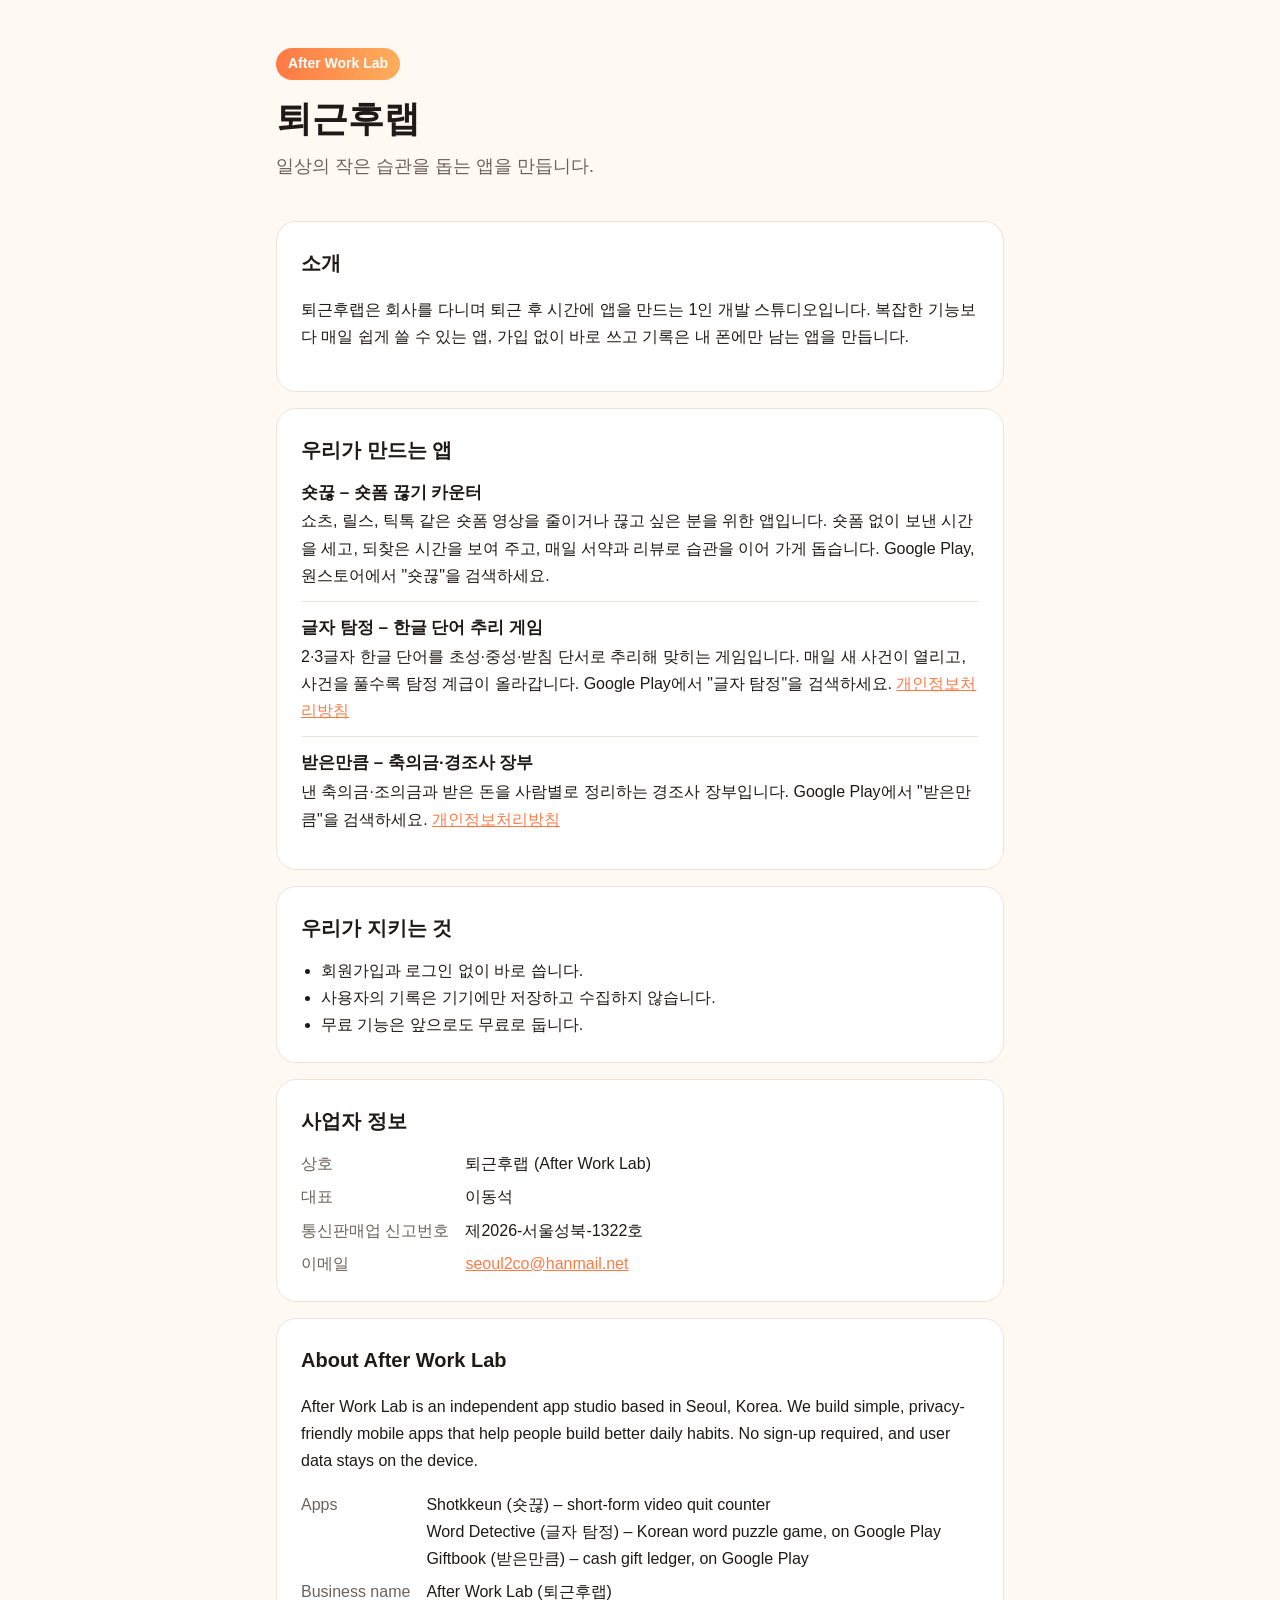
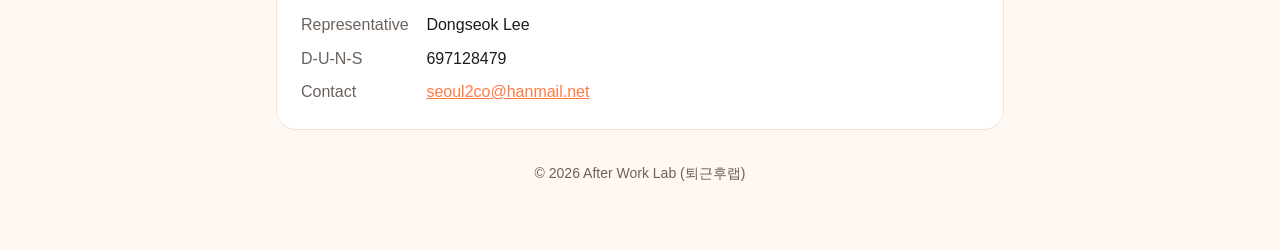
==== index.html @ b69c29c2 "Add files via upload" ====
<!doctype html>
<html lang="ko">
<head>
<meta charset="utf-8">
<meta name="viewport" content="width=device-width, initial-scale=1">
<title>퇴근후랩 After Work Lab</title>
<meta name="description" content="퇴근후랩(After Work Lab)은 일상의 작은 습관을 돕는 앱을 만드는 1인 개발 스튜디오입니다.">
<style>
  :root {
    --bg: #fff8f3;
    --card: #ffffff;
    --text: #1f1a17;
    --muted: #6b625c;
    --accent: #ff7a45;
    --accent2: #ffae5c;
    --line: #f0e4da;
  }
  @media (prefers-color-scheme: dark) {
    :root {
      --bg: #17130f;
      --card: #221c17;
      --text: #f5ede6;
      --muted: #b3a79d;
      --line: #3a3029;
    }
  }
  * { box-sizing: border-box; }
  body {
    margin: 0;
    background: var(--bg);
    color: var(--text);
    font-family: -apple-system, "Apple SD Gothic Neo", "Malgun Gothic", "Noto Sans KR", sans-serif;
    line-height: 1.7;
  }
  main { max-width: 760px; margin: 0 auto; padding: 48px 16px 64px; }
  .hero { margin-bottom: 40px; }
  .badge {
    display: inline-block;
    padding: 4px 12px;
    border-radius: 999px;
    background: linear-gradient(90deg, var(--accent), var(--accent2));
    color: #fff;
    font-size: 14px;
    font-weight: 700;
  }
  h1 { font-size: 36px; line-height: 1.3; margin: 16px 0 8px; }
  h2 { font-size: 20px; margin: 0 0 12px; }
  .lead { font-size: 18px; color: var(--muted); margin: 0; }
  section {
    background: var(--card);
    border: 1px solid var(--line);
    border-radius: 20px;
    padding: 24px;
    margin-bottom: 16px;
  }
  .app { padding: 12px 0; border-top: 1px solid var(--line); }
  .app:first-of-type { border-top: 0; padding-top: 0; }
  .app strong { font-size: 17px; }
  .soon { color: var(--muted); font-size: 14px; }
  ul { margin: 0; padding-left: 20px; }
  dl { display: grid; grid-template-columns: max-content 1fr; gap: 6px 16px; margin: 0; }
  dt { color: var(--muted); }
  dd { margin: 0; }
  a { color: var(--accent); }
  footer { color: var(--muted); font-size: 14px; text-align: center; margin-top: 32px; }
  @media (max-width: 480px) {
    h1 { font-size: 28px; }
    dl { grid-template-columns: 1fr; gap: 0; }
    dd { margin-bottom: 10px; }
  }
</style>
</head>
<body>
<main>
  <div class="hero">
    <span class="badge">After Work Lab</span>
    <h1>퇴근후랩</h1>
    <p class="lead">일상의 작은 습관을 돕는 앱을 만듭니다.</p>
  </div>

  <section>
    <h2>소개</h2>
    <p>퇴근후랩은 회사를 다니며 퇴근 후 시간에 앱을 만드는 1인 개발 스튜디오입니다.
    복잡한 기능보다 매일 쉽게 쓸 수 있는 앱, 가입 없이 바로 쓰고 기록은 내 폰에만 남는 앱을 만듭니다.</p>
  </section>

  <section>
    <h2>우리가 만드는 앱</h2>
    <div class="app">
      <strong>숏끊 – 숏폼 끊기 카운터</strong><br>
      쇼츠, 릴스, 틱톡 같은 숏폼 영상을 줄이거나 끊고 싶은 분을 위한 앱입니다.
      숏폼 없이 보낸 시간을 세고, 되찾은 시간을 보여 주고, 매일 서약과 리뷰로 습관을 이어 가게 돕습니다.
      Google Play, 원스토어에서 "숏끊"을 검색하세요.
    </div>
    <div class="app">
      <strong>글자 탐정 – 한글 단어 추리 게임</strong><br>
      2·3글자 한글 단어를 초성·중성·받침 단서로 추리해 맞히는 게임입니다. 매일 새 사건이 열리고, 사건을 풀수록 탐정 계급이 올라갑니다.
      Google Play에서 "글자 탐정"을 검색하세요. <a href="geuljatamjeong-privacy.html">개인정보처리방침</a>
    </div>
    <div class="app">
      <strong>받은만큼 – 축의금·경조사 장부</strong><br>
      낸 축의금·조의금과 받은 돈을 사람별로 정리하는 경조사 장부입니다. Google Play에서 "받은만큼"을 검색하세요. <a href="badeunmankeum-privacy.html">개인정보처리방침</a>
    </div>
  </section>

  <section>
    <h2>우리가 지키는 것</h2>
    <ul>
      <li>회원가입과 로그인 없이 바로 씁니다.</li>
      <li>사용자의 기록은 기기에만 저장하고 수집하지 않습니다.</li>
      <li>무료 기능은 앞으로도 무료로 둡니다.</li>
    </ul>
  </section>

  <section>
    <h2>사업자 정보</h2>
    <dl>
      <dt>상호</dt><dd>퇴근후랩 (After Work Lab)</dd>
      <dt>대표</dt><dd>이동석</dd>
      <dt>통신판매업 신고번호</dt><dd>제2026-서울성북-1322호</dd>
      <dt>이메일</dt><dd><a href="mailto:seoul2co@hanmail.net">seoul2co@hanmail.net</a></dd>
    </dl>
  </section>

  <section lang="en">
    <h2>About After Work Lab</h2>
    <p>After Work Lab is an independent app studio based in Seoul, Korea.
    We build simple, privacy-friendly mobile apps that help people build better daily habits.
    No sign-up required, and user data stays on the device.</p>
    <dl>
      <dt>Apps</dt><dd>Shotkkeun (숏끊) – short-form video quit counter<br>Word Detective (글자 탐정) – Korean word puzzle game, on Google Play<br>Giftbook (받은만큼) – cash gift ledger, on Google Play</dd>
      <dt>Business name</dt><dd>After Work Lab (퇴근후랩)</dd>
      <dt>Representative</dt><dd>Dongseok Lee</dd>
      <dt>D-U-N-S</dt><dd>697128479</dd>
      <dt>Contact</dt><dd><a href="mailto:seoul2co@hanmail.net">seoul2co@hanmail.net</a></dd>
    </dl>
  </section>

  <footer>© 2026 After Work Lab (퇴근후랩)</footer>
</main>
</body>
</html>
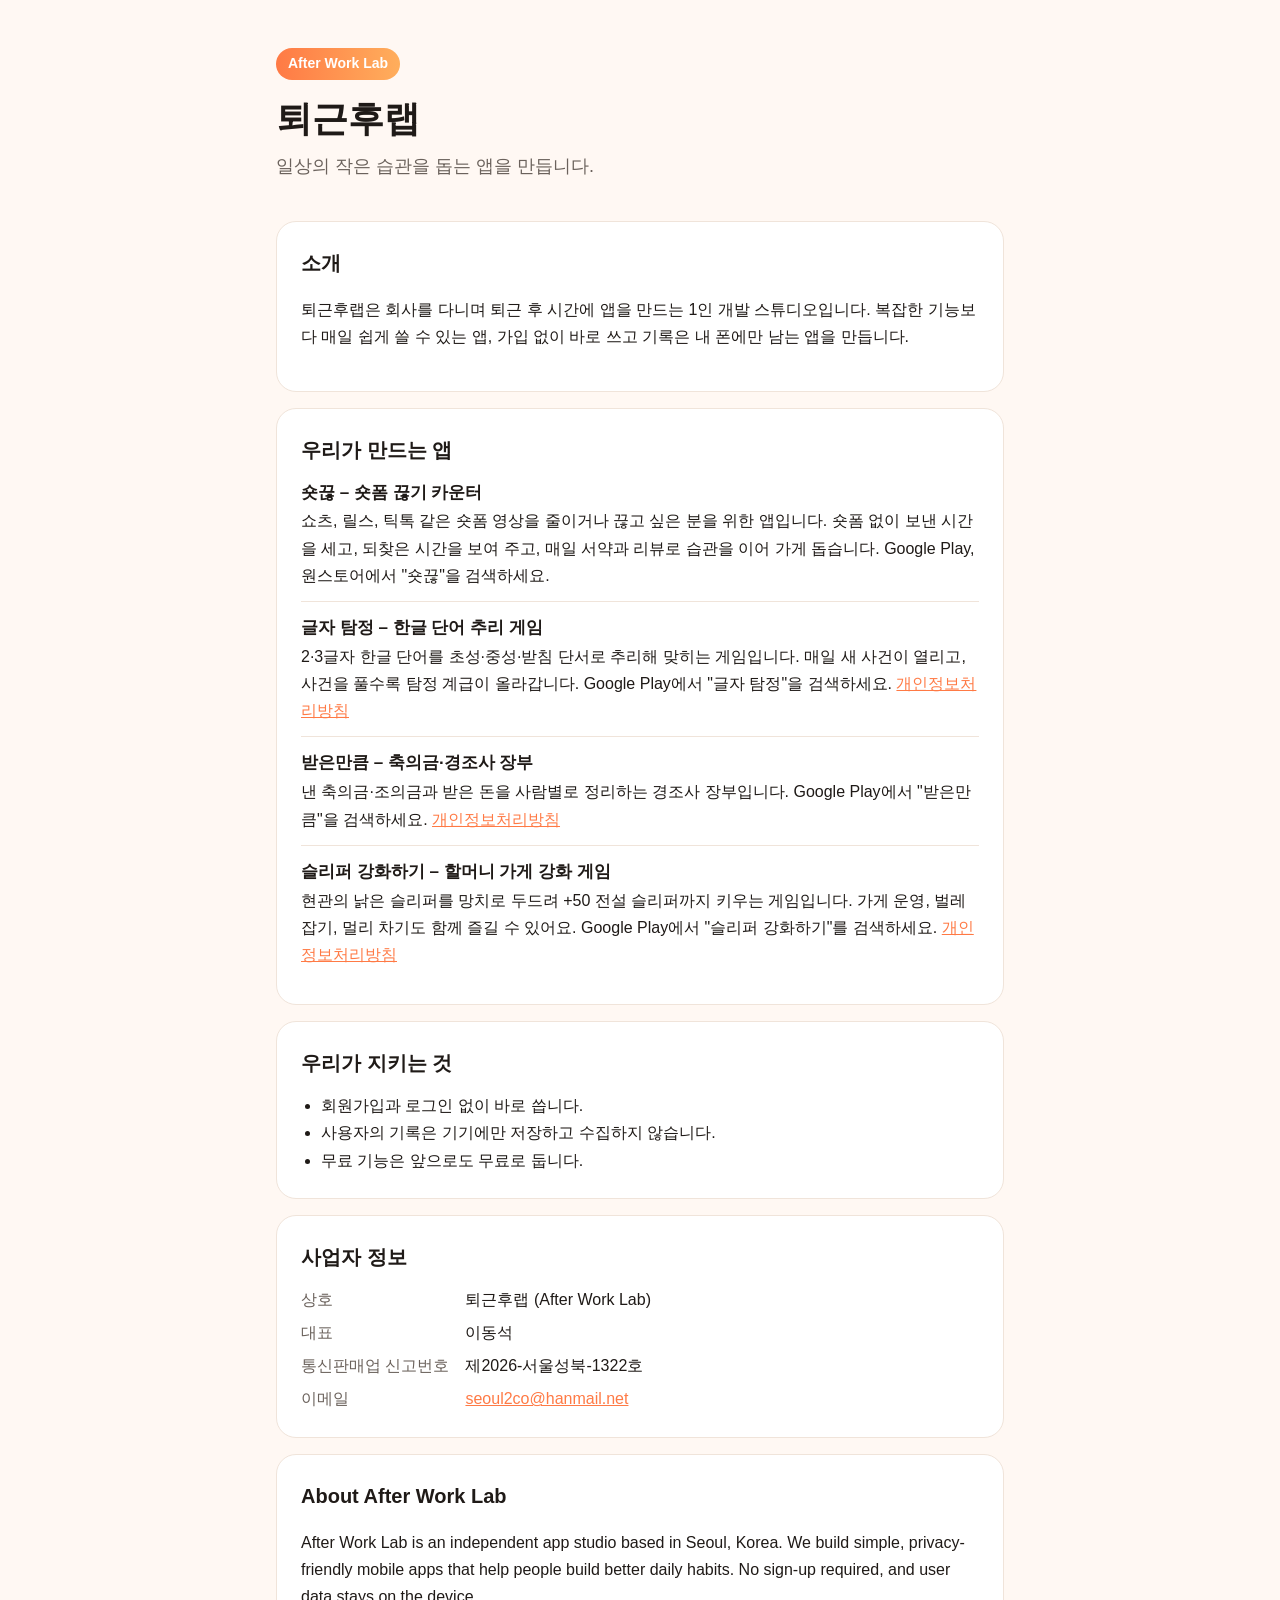
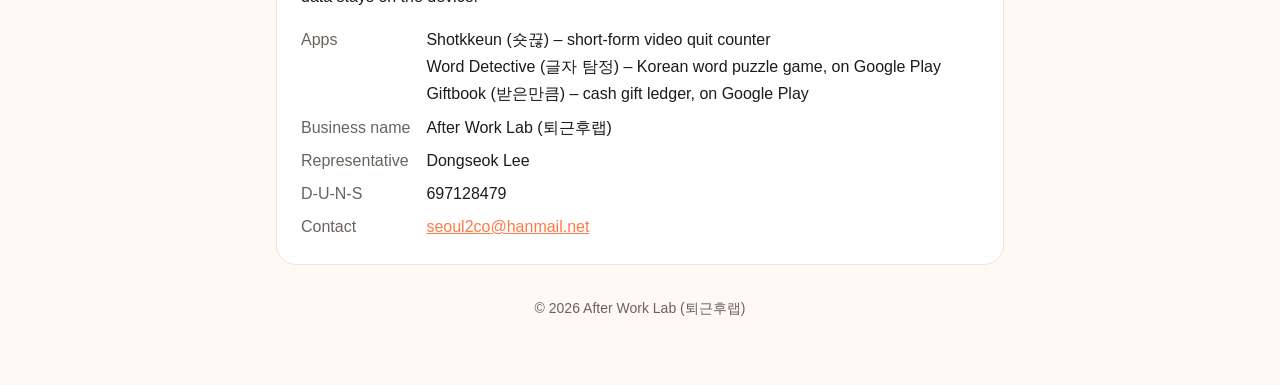
==== commit 62760460: "Add files via upload" ====
--- a/index.html
+++ b/index.html
@@ -101,6 +101,10 @@
       <strong>받은만큼 – 축의금·경조사 장부</strong><br>
       낸 축의금·조의금과 받은 돈을 사람별로 정리하는 경조사 장부입니다. Google Play에서 "받은만큼"을 검색하세요. <a href="badeunmankeum-privacy.html">개인정보처리방침</a>
     </div>
+    <div class="app">
+      <strong>슬리퍼 강화하기 – 할머니 가게 강화 게임</strong><br>
+      현관의 낡은 슬리퍼를 망치로 두드려 +50 전설 슬리퍼까지 키우는 게임입니다. 가게 운영, 벌레 잡기, 멀리 차기도 함께 즐길 수 있어요. Google Play에서 "슬리퍼 강화하기"를 검색하세요. <a href="slipper-privacy.html">개인정보처리방침</a>
+    </div>
   </section>
 
   <section>
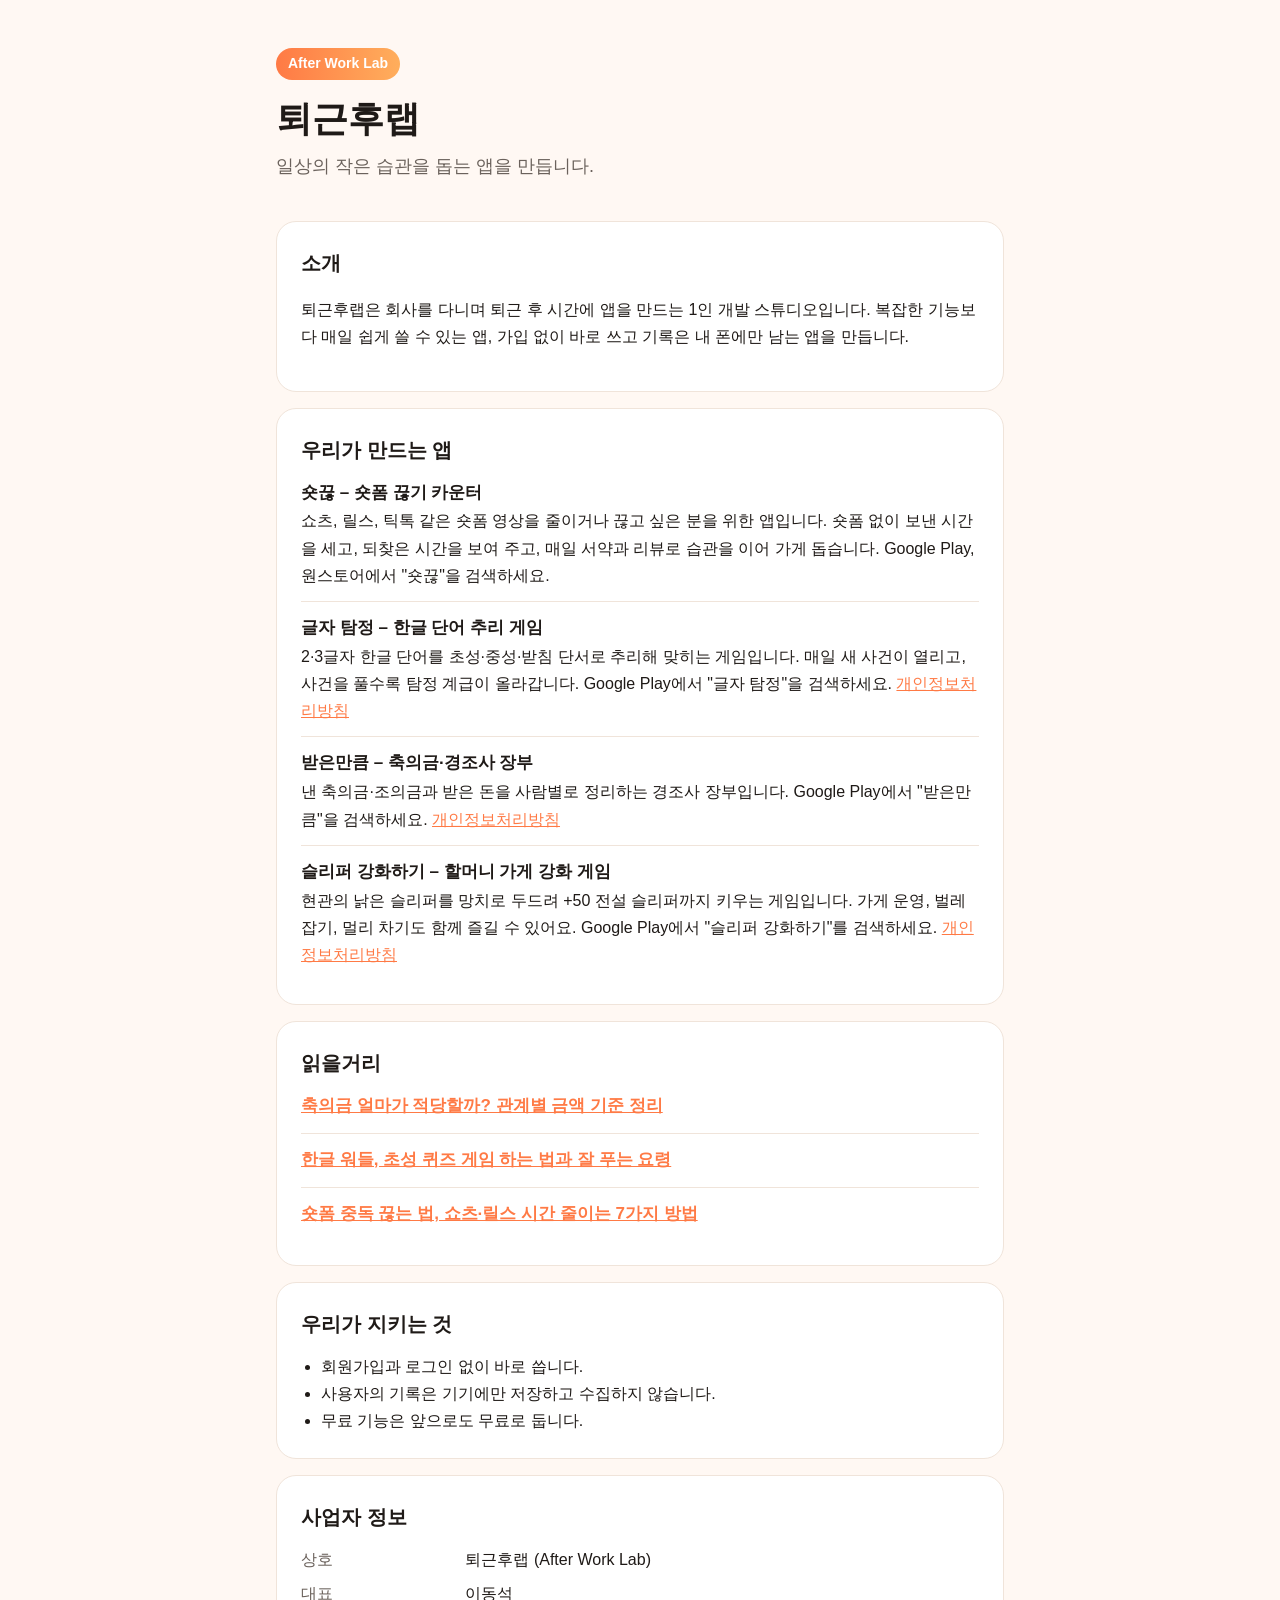
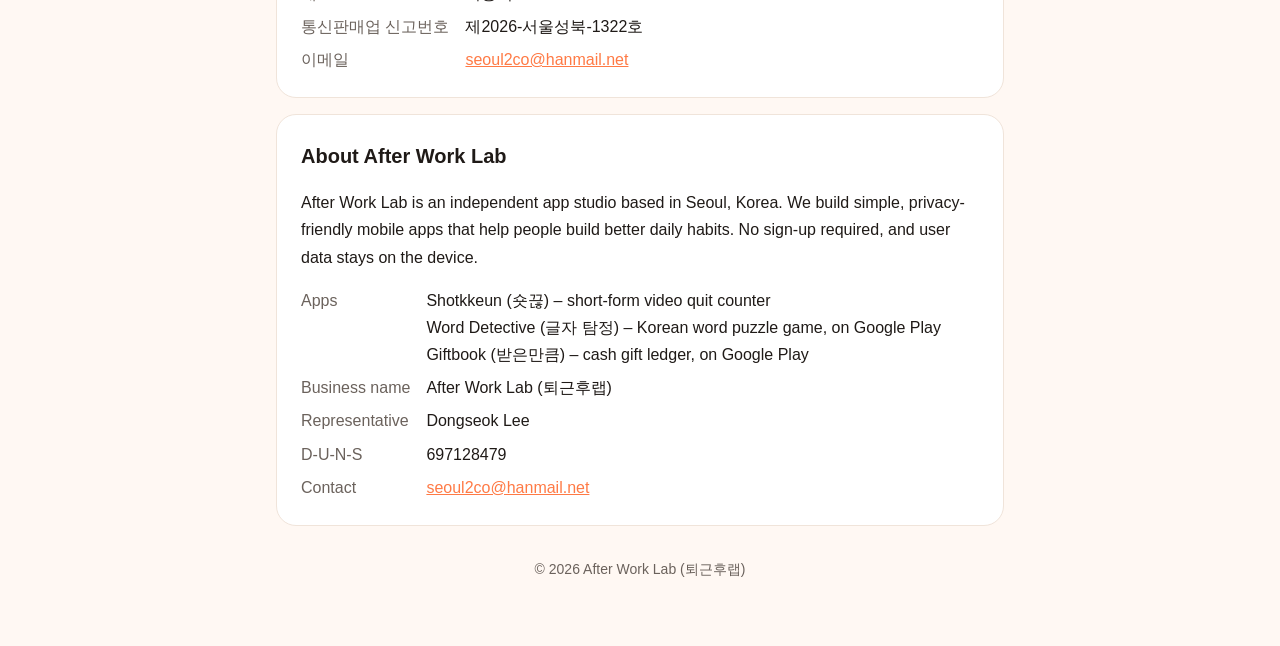
==== commit bb4c0682: "Add files via upload" ====
--- a/index.html
+++ b/index.html
@@ -108,6 +108,13 @@
   </section>
 
   <section>
+    <h2>읽을거리</h2>
+    <div class="app"><a href="posts/chukuigeum-guide.html"><strong>축의금 얼마가 적당할까? 관계별 금액 기준 정리</strong></a></div>
+    <div class="app"><a href="posts/korean-word-game.html"><strong>한글 워들, 초성 퀴즈 게임 하는 법과 잘 푸는 요령</strong></a></div>
+    <div class="app"><a href="posts/quit-shortform.html"><strong>숏폼 중독 끊는 법, 쇼츠·릴스 시간 줄이는 7가지 방법</strong></a></div>
+  </section>
+
+  <section>
     <h2>우리가 지키는 것</h2>
     <ul>
       <li>회원가입과 로그인 없이 바로 씁니다.</li>
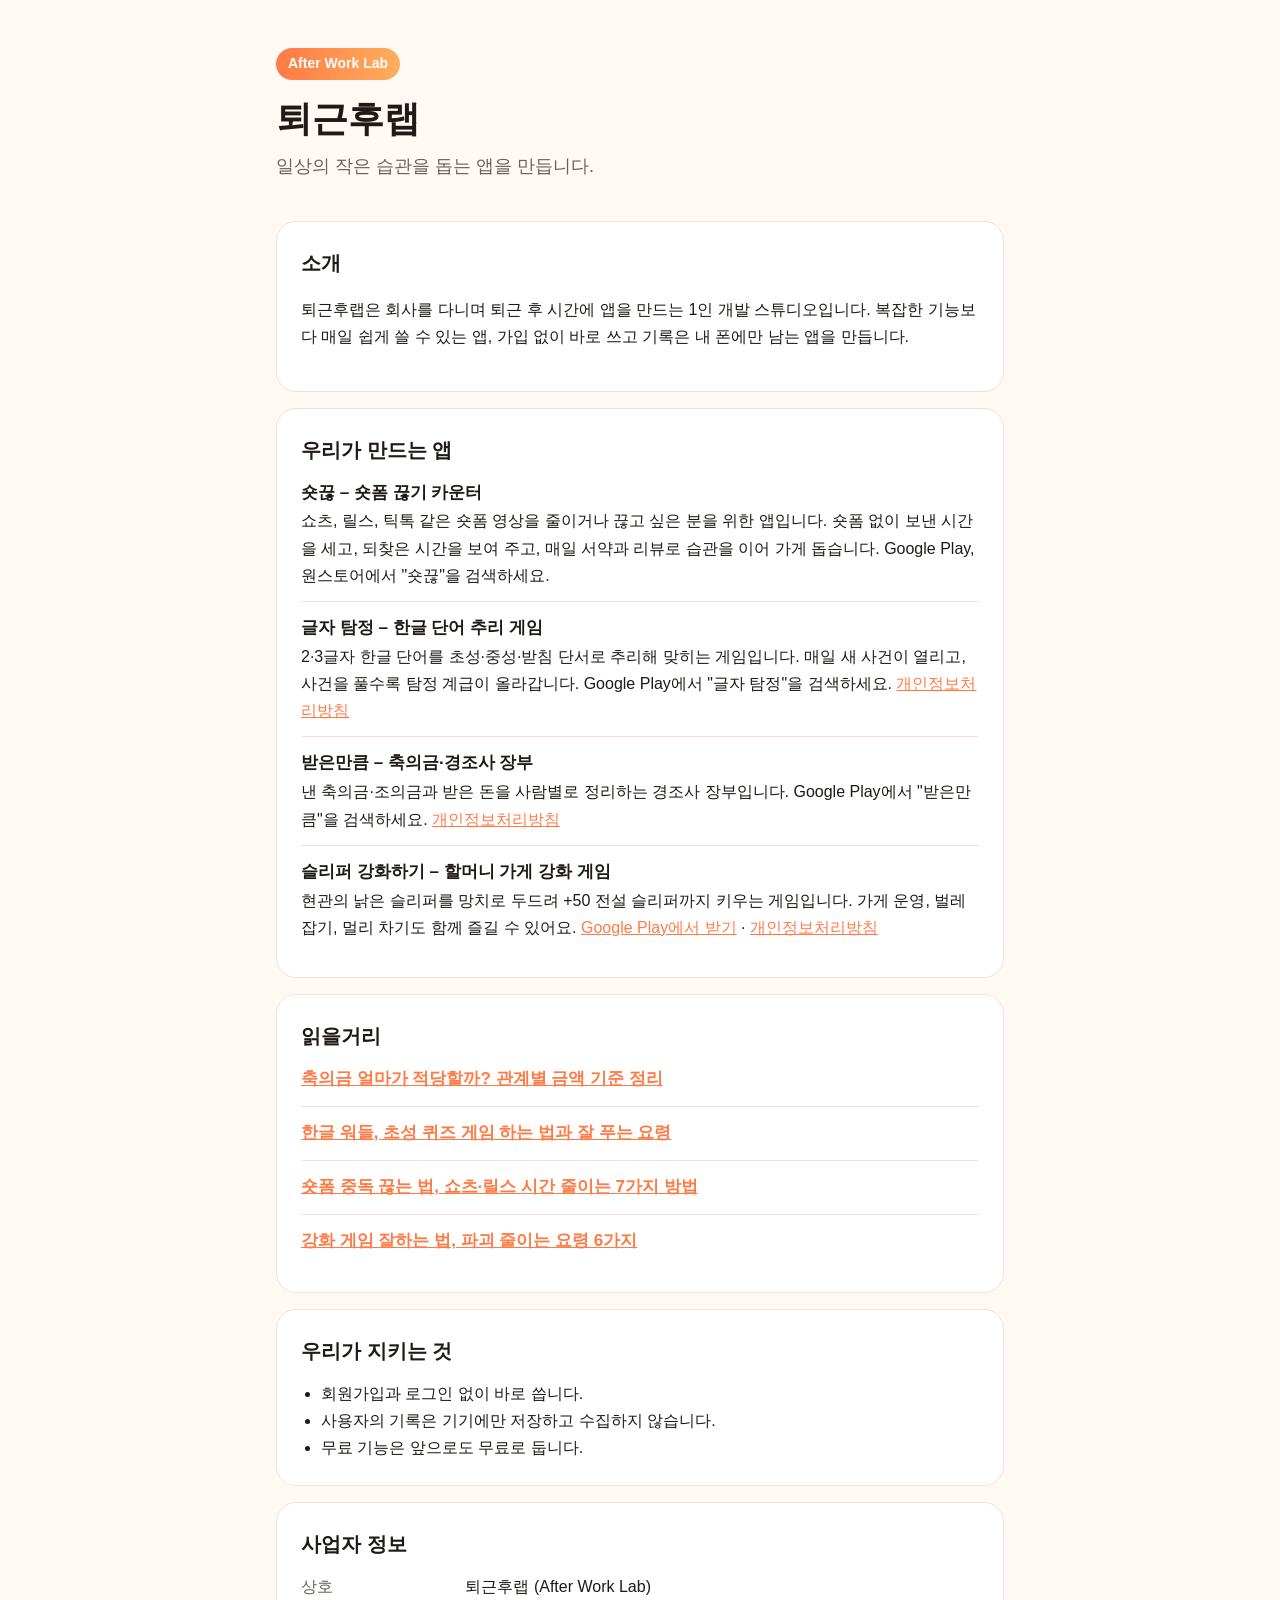
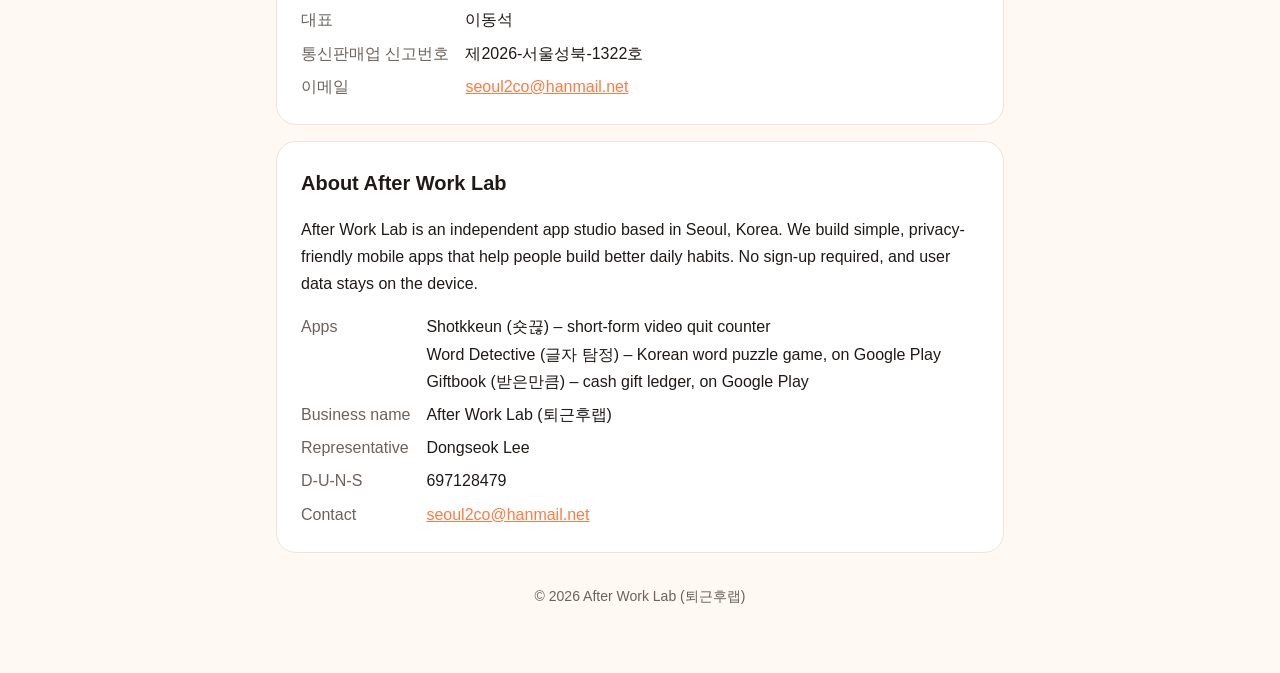
==== commit e20c7cb3: "Add files via upload" ====
--- a/index.html
+++ b/index.html
@@ -103,7 +103,7 @@
     </div>
     <div class="app">
       <strong>슬리퍼 강화하기 – 할머니 가게 강화 게임</strong><br>
-      현관의 낡은 슬리퍼를 망치로 두드려 +50 전설 슬리퍼까지 키우는 게임입니다. 가게 운영, 벌레 잡기, 멀리 차기도 함께 즐길 수 있어요. Google Play에서 "슬리퍼 강화하기"를 검색하세요. <a href="slipper-privacy.html">개인정보처리방침</a>
+      현관의 낡은 슬리퍼를 망치로 두드려 +50 전설 슬리퍼까지 키우는 게임입니다. 가게 운영, 벌레 잡기, 멀리 차기도 함께 즐길 수 있어요. <a href="https://play.google.com/store/apps/details?id=com.afterworklab.slipper">Google Play에서 받기</a> · <a href="slipper-privacy.html">개인정보처리방침</a>
     </div>
   </section>
 
@@ -112,6 +112,7 @@
     <div class="app"><a href="posts/chukuigeum-guide.html"><strong>축의금 얼마가 적당할까? 관계별 금액 기준 정리</strong></a></div>
     <div class="app"><a href="posts/korean-word-game.html"><strong>한글 워들, 초성 퀴즈 게임 하는 법과 잘 푸는 요령</strong></a></div>
     <div class="app"><a href="posts/quit-shortform.html"><strong>숏폼 중독 끊는 법, 쇼츠·릴스 시간 줄이는 7가지 방법</strong></a></div>
+    <div class="app"><a href="posts/enhance-game-tips.html"><strong>강화 게임 잘하는 법, 파괴 줄이는 요령 6가지</strong></a></div>
   </section>
 
   <section>
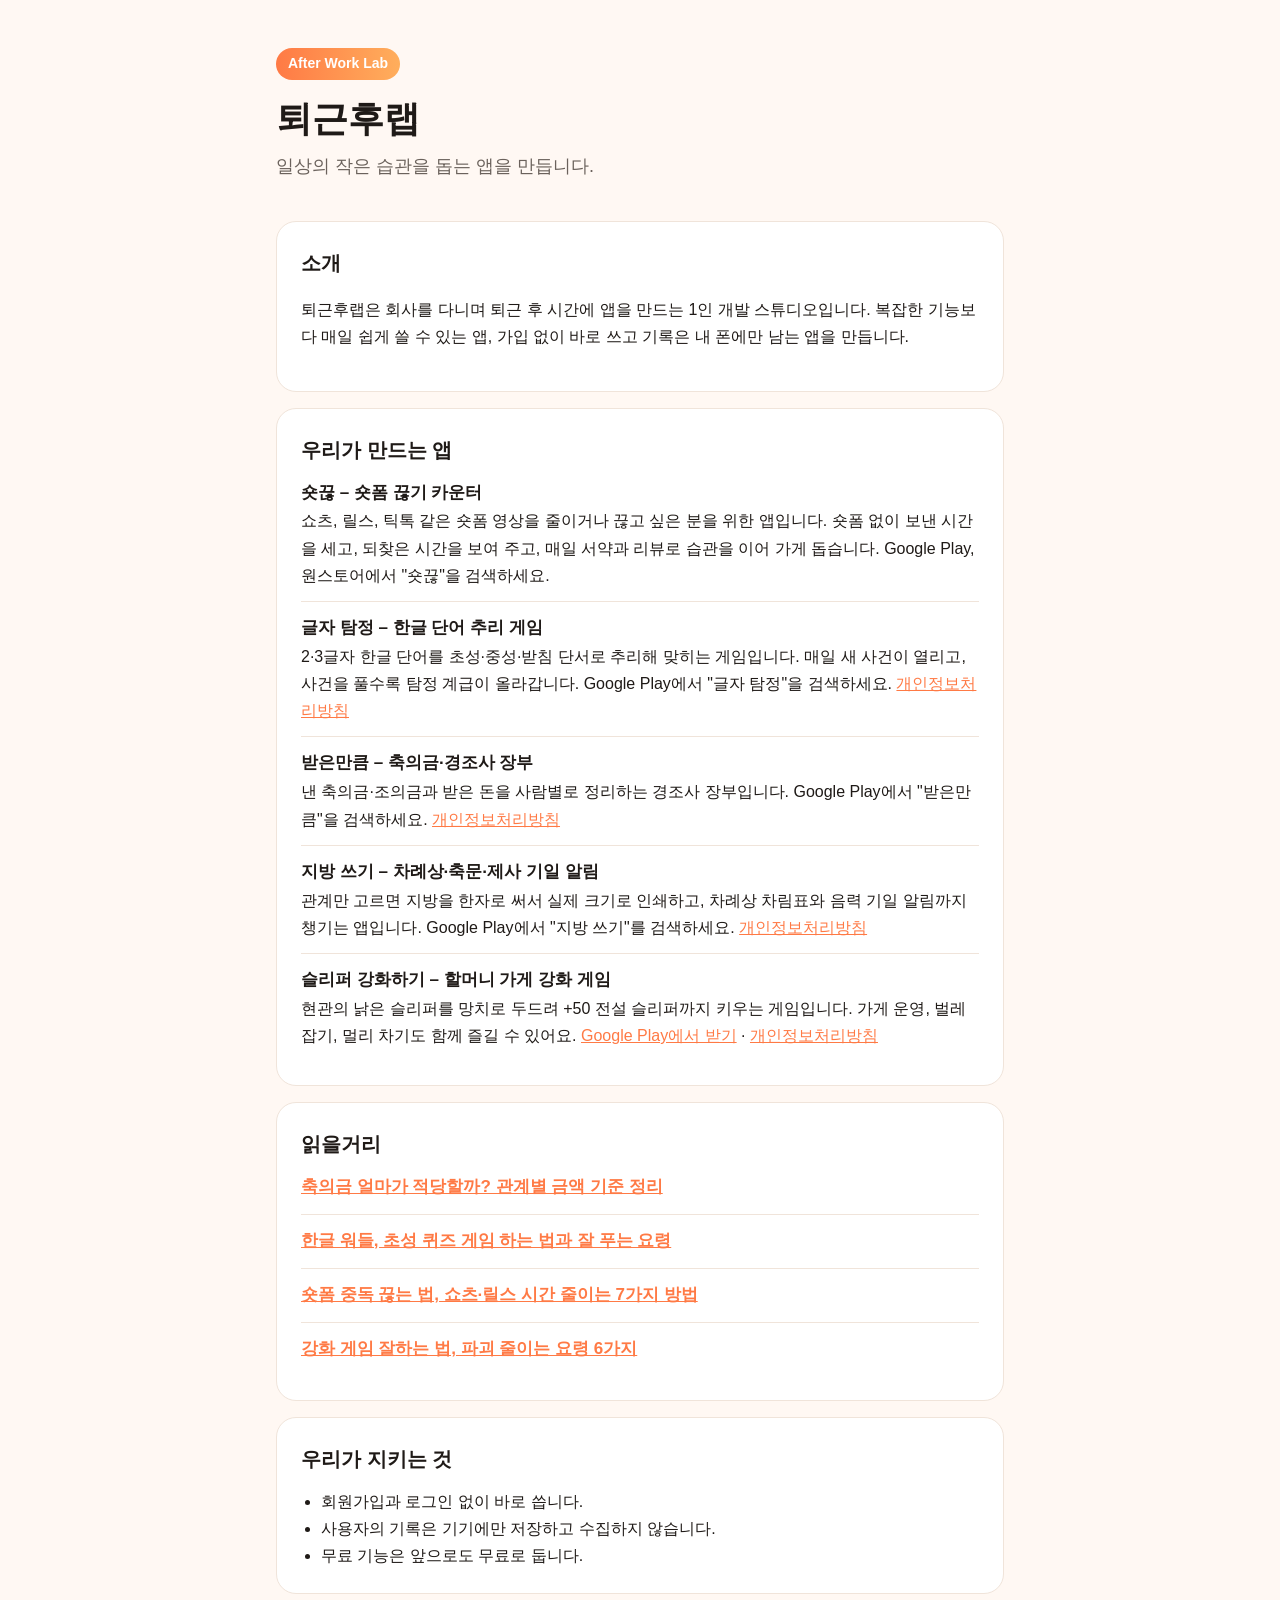
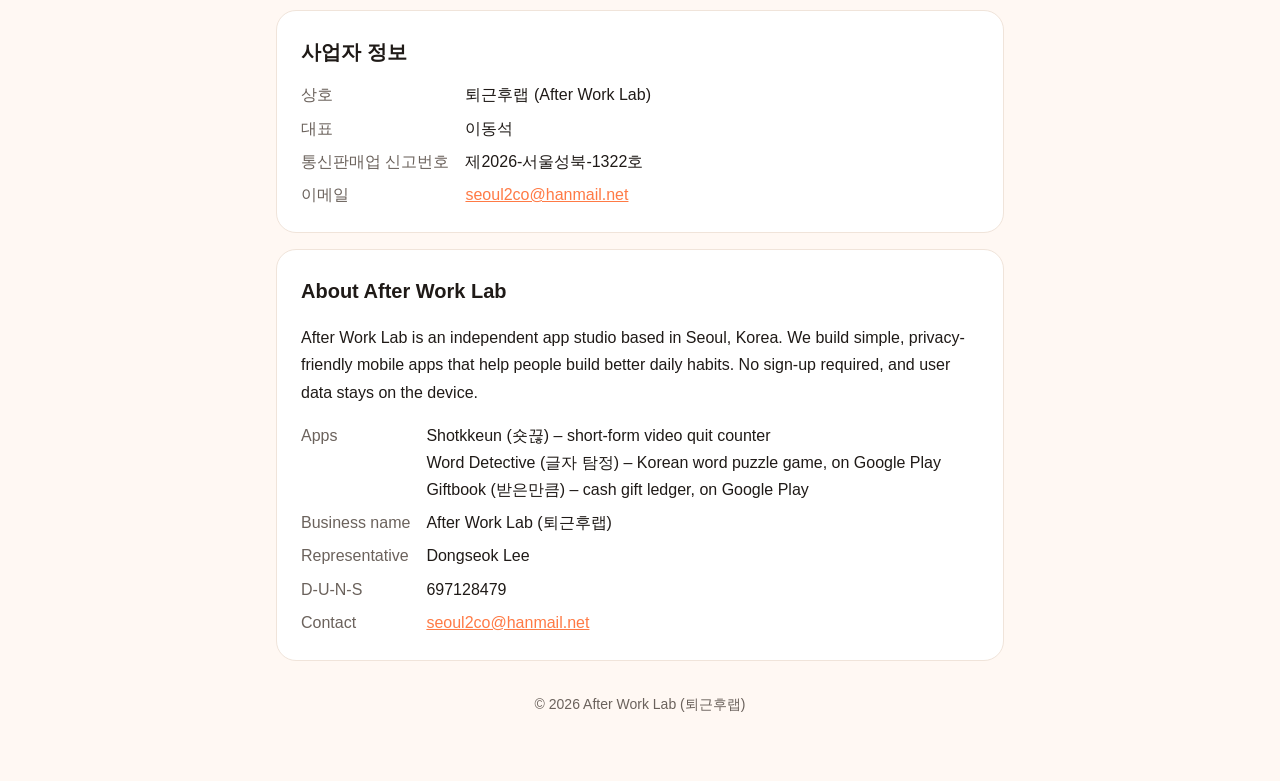
==== commit e791e0ff: "Add files via upload" ====
--- a/index.html
+++ b/index.html
@@ -102,6 +102,10 @@
       낸 축의금·조의금과 받은 돈을 사람별로 정리하는 경조사 장부입니다. Google Play에서 "받은만큼"을 검색하세요. <a href="badeunmankeum-privacy.html">개인정보처리방침</a>
     </div>
     <div class="app">
+      <strong>지방 쓰기 – 차례상·축문·제사 기일 알림</strong><br>
+      관계만 고르면 지방을 한자로 써서 실제 크기로 인쇄하고, 차례상 차림표와 음력 기일 알림까지 챙기는 앱입니다. Google Play에서 "지방 쓰기"를 검색하세요. <a href="jibang-privacy.html">개인정보처리방침</a>
+    </div>
+    <div class="app">
       <strong>슬리퍼 강화하기 – 할머니 가게 강화 게임</strong><br>
       현관의 낡은 슬리퍼를 망치로 두드려 +50 전설 슬리퍼까지 키우는 게임입니다. 가게 운영, 벌레 잡기, 멀리 차기도 함께 즐길 수 있어요. <a href="https://play.google.com/store/apps/details?id=com.afterworklab.slipper">Google Play에서 받기</a> · <a href="slipper-privacy.html">개인정보처리방침</a>
     </div>
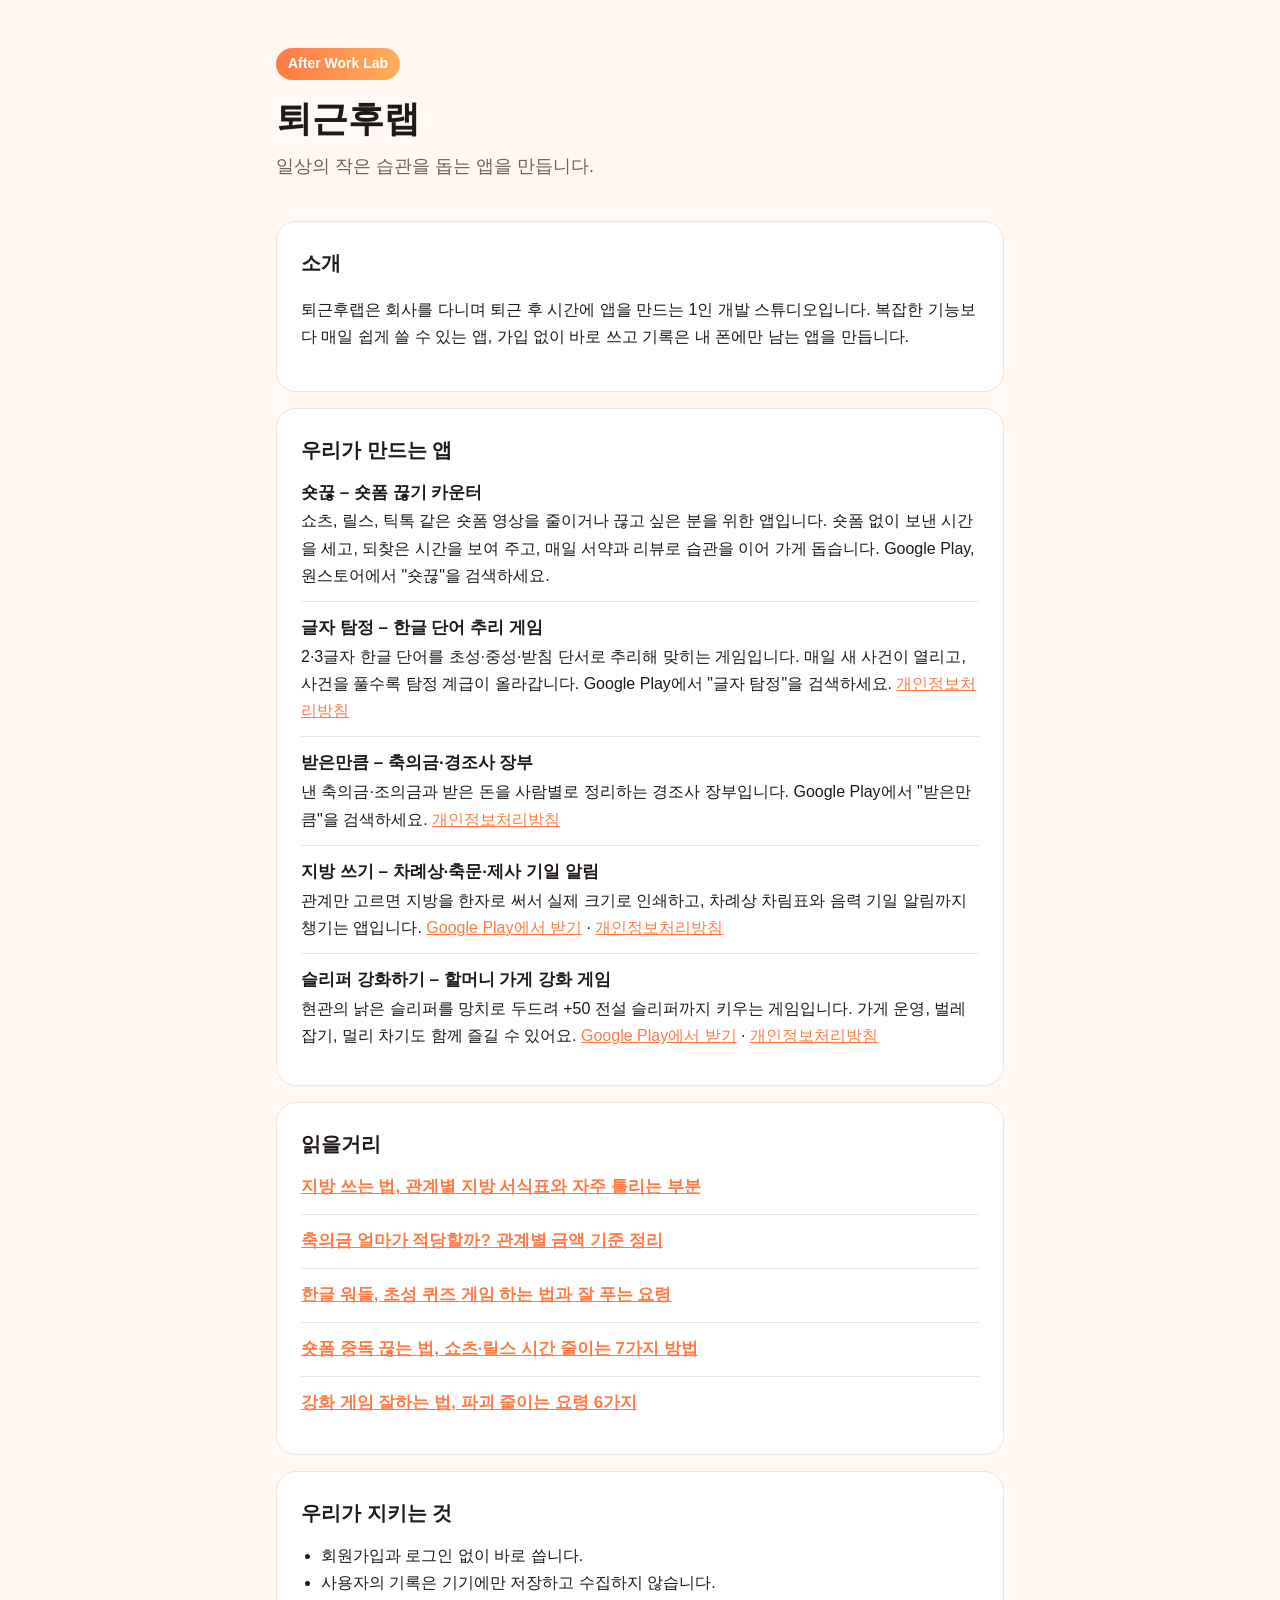
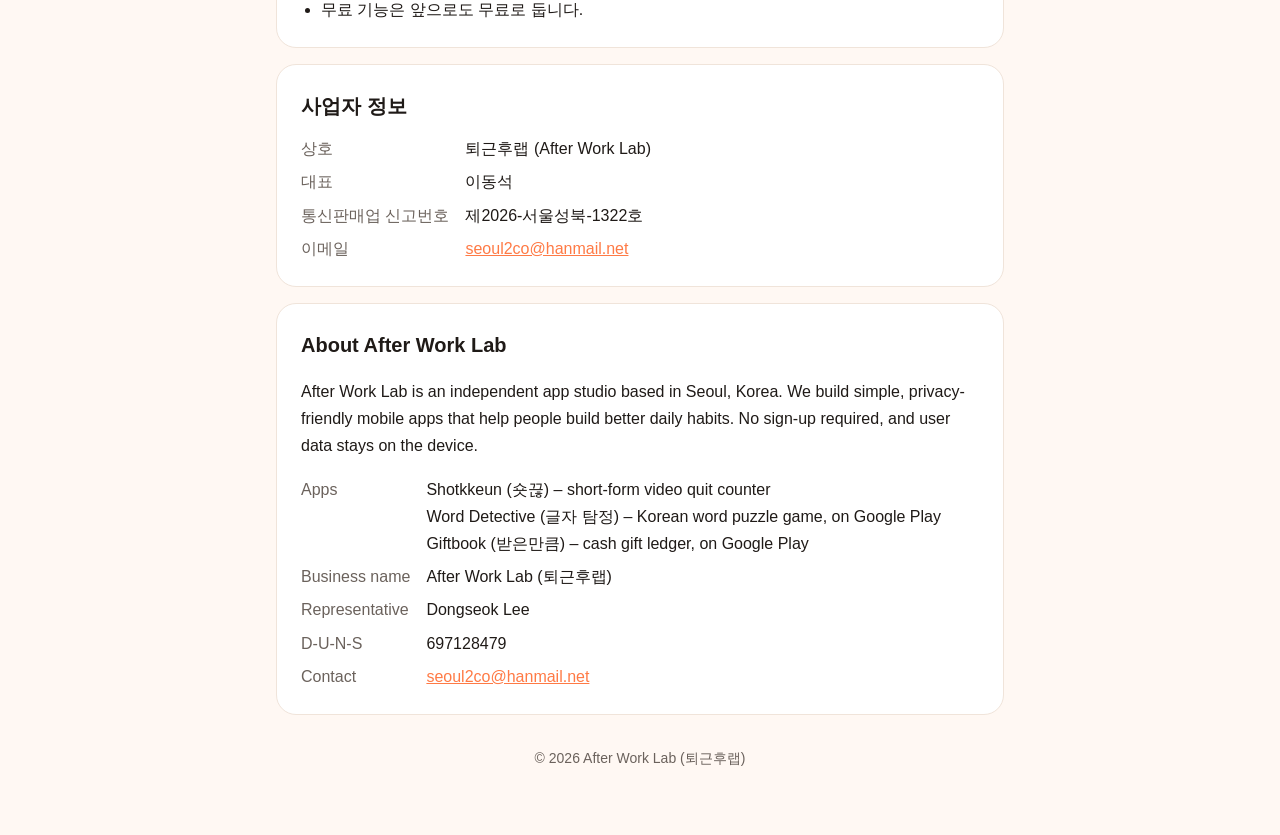
==== commit 087f12f7: "Add files via upload" ====
--- a/index.html
+++ b/index.html
@@ -1,158 +1,159 @@
-<!doctype html>
-<html lang="ko">
-<head>
-<meta charset="utf-8">
-<meta name="viewport" content="width=device-width, initial-scale=1">
-<title>퇴근후랩 After Work Lab</title>
-<meta name="description" content="퇴근후랩(After Work Lab)은 일상의 작은 습관을 돕는 앱을 만드는 1인 개발 스튜디오입니다.">
-<style>
-  :root {
-    --bg: #fff8f3;
-    --card: #ffffff;
-    --text: #1f1a17;
-    --muted: #6b625c;
-    --accent: #ff7a45;
-    --accent2: #ffae5c;
-    --line: #f0e4da;
-  }
-  @media (prefers-color-scheme: dark) {
-    :root {
-      --bg: #17130f;
-      --card: #221c17;
-      --text: #f5ede6;
-      --muted: #b3a79d;
-      --line: #3a3029;
-    }
-  }
-  * { box-sizing: border-box; }
-  body {
-    margin: 0;
-    background: var(--bg);
-    color: var(--text);
-    font-family: -apple-system, "Apple SD Gothic Neo", "Malgun Gothic", "Noto Sans KR", sans-serif;
-    line-height: 1.7;
-  }
-  main { max-width: 760px; margin: 0 auto; padding: 48px 16px 64px; }
-  .hero { margin-bottom: 40px; }
-  .badge {
-    display: inline-block;
-    padding: 4px 12px;
-    border-radius: 999px;
-    background: linear-gradient(90deg, var(--accent), var(--accent2));
-    color: #fff;
-    font-size: 14px;
-    font-weight: 700;
-  }
-  h1 { font-size: 36px; line-height: 1.3; margin: 16px 0 8px; }
-  h2 { font-size: 20px; margin: 0 0 12px; }
-  .lead { font-size: 18px; color: var(--muted); margin: 0; }
-  section {
-    background: var(--card);
-    border: 1px solid var(--line);
-    border-radius: 20px;
-    padding: 24px;
-    margin-bottom: 16px;
-  }
-  .app { padding: 12px 0; border-top: 1px solid var(--line); }
-  .app:first-of-type { border-top: 0; padding-top: 0; }
-  .app strong { font-size: 17px; }
-  .soon { color: var(--muted); font-size: 14px; }
-  ul { margin: 0; padding-left: 20px; }
-  dl { display: grid; grid-template-columns: max-content 1fr; gap: 6px 16px; margin: 0; }
-  dt { color: var(--muted); }
-  dd { margin: 0; }
-  a { color: var(--accent); }
-  footer { color: var(--muted); font-size: 14px; text-align: center; margin-top: 32px; }
-  @media (max-width: 480px) {
-    h1 { font-size: 28px; }
-    dl { grid-template-columns: 1fr; gap: 0; }
-    dd { margin-bottom: 10px; }
-  }
-</style>
-</head>
-<body>
-<main>
-  <div class="hero">
-    <span class="badge">After Work Lab</span>
-    <h1>퇴근후랩</h1>
-    <p class="lead">일상의 작은 습관을 돕는 앱을 만듭니다.</p>
-  </div>
-
-  <section>
-    <h2>소개</h2>
-    <p>퇴근후랩은 회사를 다니며 퇴근 후 시간에 앱을 만드는 1인 개발 스튜디오입니다.
-    복잡한 기능보다 매일 쉽게 쓸 수 있는 앱, 가입 없이 바로 쓰고 기록은 내 폰에만 남는 앱을 만듭니다.</p>
-  </section>
-
-  <section>
-    <h2>우리가 만드는 앱</h2>
-    <div class="app">
-      <strong>숏끊 – 숏폼 끊기 카운터</strong><br>
-      쇼츠, 릴스, 틱톡 같은 숏폼 영상을 줄이거나 끊고 싶은 분을 위한 앱입니다.
-      숏폼 없이 보낸 시간을 세고, 되찾은 시간을 보여 주고, 매일 서약과 리뷰로 습관을 이어 가게 돕습니다.
-      Google Play, 원스토어에서 "숏끊"을 검색하세요.
-    </div>
-    <div class="app">
-      <strong>글자 탐정 – 한글 단어 추리 게임</strong><br>
-      2·3글자 한글 단어를 초성·중성·받침 단서로 추리해 맞히는 게임입니다. 매일 새 사건이 열리고, 사건을 풀수록 탐정 계급이 올라갑니다.
-      Google Play에서 "글자 탐정"을 검색하세요. <a href="geuljatamjeong-privacy.html">개인정보처리방침</a>
-    </div>
-    <div class="app">
-      <strong>받은만큼 – 축의금·경조사 장부</strong><br>
-      낸 축의금·조의금과 받은 돈을 사람별로 정리하는 경조사 장부입니다. Google Play에서 "받은만큼"을 검색하세요. <a href="badeunmankeum-privacy.html">개인정보처리방침</a>
-    </div>
-    <div class="app">
-      <strong>지방 쓰기 – 차례상·축문·제사 기일 알림</strong><br>
-      관계만 고르면 지방을 한자로 써서 실제 크기로 인쇄하고, 차례상 차림표와 음력 기일 알림까지 챙기는 앱입니다. Google Play에서 "지방 쓰기"를 검색하세요. <a href="jibang-privacy.html">개인정보처리방침</a>
-    </div>
-    <div class="app">
-      <strong>슬리퍼 강화하기 – 할머니 가게 강화 게임</strong><br>
-      현관의 낡은 슬리퍼를 망치로 두드려 +50 전설 슬리퍼까지 키우는 게임입니다. 가게 운영, 벌레 잡기, 멀리 차기도 함께 즐길 수 있어요. <a href="https://play.google.com/store/apps/details?id=com.afterworklab.slipper">Google Play에서 받기</a> · <a href="slipper-privacy.html">개인정보처리방침</a>
-    </div>
-  </section>
-
-  <section>
-    <h2>읽을거리</h2>
-    <div class="app"><a href="posts/chukuigeum-guide.html"><strong>축의금 얼마가 적당할까? 관계별 금액 기준 정리</strong></a></div>
-    <div class="app"><a href="posts/korean-word-game.html"><strong>한글 워들, 초성 퀴즈 게임 하는 법과 잘 푸는 요령</strong></a></div>
-    <div class="app"><a href="posts/quit-shortform.html"><strong>숏폼 중독 끊는 법, 쇼츠·릴스 시간 줄이는 7가지 방법</strong></a></div>
-    <div class="app"><a href="posts/enhance-game-tips.html"><strong>강화 게임 잘하는 법, 파괴 줄이는 요령 6가지</strong></a></div>
-  </section>
-
-  <section>
-    <h2>우리가 지키는 것</h2>
-    <ul>
-      <li>회원가입과 로그인 없이 바로 씁니다.</li>
-      <li>사용자의 기록은 기기에만 저장하고 수집하지 않습니다.</li>
-      <li>무료 기능은 앞으로도 무료로 둡니다.</li>
-    </ul>
-  </section>
-
-  <section>
-    <h2>사업자 정보</h2>
-    <dl>
-      <dt>상호</dt><dd>퇴근후랩 (After Work Lab)</dd>
-      <dt>대표</dt><dd>이동석</dd>
-      <dt>통신판매업 신고번호</dt><dd>제2026-서울성북-1322호</dd>
-      <dt>이메일</dt><dd><a href="mailto:seoul2co@hanmail.net">seoul2co@hanmail.net</a></dd>
-    </dl>
-  </section>
-
-  <section lang="en">
-    <h2>About After Work Lab</h2>
-    <p>After Work Lab is an independent app studio based in Seoul, Korea.
-    We build simple, privacy-friendly mobile apps that help people build better daily habits.
-    No sign-up required, and user data stays on the device.</p>
-    <dl>
-      <dt>Apps</dt><dd>Shotkkeun (숏끊) – short-form video quit counter<br>Word Detective (글자 탐정) – Korean word puzzle game, on Google Play<br>Giftbook (받은만큼) – cash gift ledger, on Google Play</dd>
-      <dt>Business name</dt><dd>After Work Lab (퇴근후랩)</dd>
-      <dt>Representative</dt><dd>Dongseok Lee</dd>
-      <dt>D-U-N-S</dt><dd>697128479</dd>
-      <dt>Contact</dt><dd><a href="mailto:seoul2co@hanmail.net">seoul2co@hanmail.net</a></dd>
-    </dl>
-  </section>
-
-  <footer>© 2026 After Work Lab (퇴근후랩)</footer>
-</main>
-</body>
-</html>
+<!doctype html>
+<html lang="ko">
+<head>
+<meta charset="utf-8">
+<meta name="viewport" content="width=device-width, initial-scale=1">
+<title>퇴근후랩 After Work Lab</title>
+<meta name="description" content="퇴근후랩(After Work Lab)은 일상의 작은 습관을 돕는 앱을 만드는 1인 개발 스튜디오입니다.">
+<style>
+  :root {
+    --bg: #fff8f3;
+    --card: #ffffff;
+    --text: #1f1a17;
+    --muted: #6b625c;
+    --accent: #ff7a45;
+    --accent2: #ffae5c;
+    --line: #f0e4da;
+  }
+  @media (prefers-color-scheme: dark) {
+    :root {
+      --bg: #17130f;
+      --card: #221c17;
+      --text: #f5ede6;
+      --muted: #b3a79d;
+      --line: #3a3029;
+    }
+  }
+  * { box-sizing: border-box; }
+  body {
+    margin: 0;
+    background: var(--bg);
+    color: var(--text);
+    font-family: -apple-system, "Apple SD Gothic Neo", "Malgun Gothic", "Noto Sans KR", sans-serif;
+    line-height: 1.7;
+  }
+  main { max-width: 760px; margin: 0 auto; padding: 48px 16px 64px; }
+  .hero { margin-bottom: 40px; }
+  .badge {
+    display: inline-block;
+    padding: 4px 12px;
+    border-radius: 999px;
+    background: linear-gradient(90deg, var(--accent), var(--accent2));
+    color: #fff;
+    font-size: 14px;
+    font-weight: 700;
+  }
+  h1 { font-size: 36px; line-height: 1.3; margin: 16px 0 8px; }
+  h2 { font-size: 20px; margin: 0 0 12px; }
+  .lead { font-size: 18px; color: var(--muted); margin: 0; }
+  section {
+    background: var(--card);
+    border: 1px solid var(--line);
+    border-radius: 20px;
+    padding: 24px;
+    margin-bottom: 16px;
+  }
+  .app { padding: 12px 0; border-top: 1px solid var(--line); }
+  .app:first-of-type { border-top: 0; padding-top: 0; }
+  .app strong { font-size: 17px; }
+  .soon { color: var(--muted); font-size: 14px; }
+  ul { margin: 0; padding-left: 20px; }
+  dl { display: grid; grid-template-columns: max-content 1fr; gap: 6px 16px; margin: 0; }
+  dt { color: var(--muted); }
+  dd { margin: 0; }
+  a { color: var(--accent); }
+  footer { color: var(--muted); font-size: 14px; text-align: center; margin-top: 32px; }
+  @media (max-width: 480px) {
+    h1 { font-size: 28px; }
+    dl { grid-template-columns: 1fr; gap: 0; }
+    dd { margin-bottom: 10px; }
+  }
+</style>
+</head>
+<body>
+<main>
+  <div class="hero">
+    <span class="badge">After Work Lab</span>
+    <h1>퇴근후랩</h1>
+    <p class="lead">일상의 작은 습관을 돕는 앱을 만듭니다.</p>
+  </div>
+
+  <section>
+    <h2>소개</h2>
+    <p>퇴근후랩은 회사를 다니며 퇴근 후 시간에 앱을 만드는 1인 개발 스튜디오입니다.
+    복잡한 기능보다 매일 쉽게 쓸 수 있는 앱, 가입 없이 바로 쓰고 기록은 내 폰에만 남는 앱을 만듭니다.</p>
+  </section>
+
+  <section>
+    <h2>우리가 만드는 앱</h2>
+    <div class="app">
+      <strong>숏끊 – 숏폼 끊기 카운터</strong><br>
+      쇼츠, 릴스, 틱톡 같은 숏폼 영상을 줄이거나 끊고 싶은 분을 위한 앱입니다.
+      숏폼 없이 보낸 시간을 세고, 되찾은 시간을 보여 주고, 매일 서약과 리뷰로 습관을 이어 가게 돕습니다.
+      Google Play, 원스토어에서 "숏끊"을 검색하세요.
+    </div>
+    <div class="app">
+      <strong>글자 탐정 – 한글 단어 추리 게임</strong><br>
+      2·3글자 한글 단어를 초성·중성·받침 단서로 추리해 맞히는 게임입니다. 매일 새 사건이 열리고, 사건을 풀수록 탐정 계급이 올라갑니다.
+      Google Play에서 "글자 탐정"을 검색하세요. <a href="geuljatamjeong-privacy.html">개인정보처리방침</a>
+    </div>
+    <div class="app">
+      <strong>받은만큼 – 축의금·경조사 장부</strong><br>
+      낸 축의금·조의금과 받은 돈을 사람별로 정리하는 경조사 장부입니다. Google Play에서 "받은만큼"을 검색하세요. <a href="badeunmankeum-privacy.html">개인정보처리방침</a>
+    </div>
+    <div class="app">
+      <strong>지방 쓰기 – 차례상·축문·제사 기일 알림</strong><br>
+      관계만 고르면 지방을 한자로 써서 실제 크기로 인쇄하고, 차례상 차림표와 음력 기일 알림까지 챙기는 앱입니다. <a href="https://play.google.com/store/apps/details?id=com.afterworklab.jesa">Google Play에서 받기</a> · <a href="jibang-privacy.html">개인정보처리방침</a>
+    </div>
+    <div class="app">
+      <strong>슬리퍼 강화하기 – 할머니 가게 강화 게임</strong><br>
+      현관의 낡은 슬리퍼를 망치로 두드려 +50 전설 슬리퍼까지 키우는 게임입니다. 가게 운영, 벌레 잡기, 멀리 차기도 함께 즐길 수 있어요. <a href="https://play.google.com/store/apps/details?id=com.afterworklab.slipper">Google Play에서 받기</a> · <a href="slipper-privacy.html">개인정보처리방침</a>
+    </div>
+  </section>
+
+  <section>
+    <h2>읽을거리</h2>
+    <div class="app"><a href="posts/jibang-guide.html"><strong>지방 쓰는 법, 관계별 지방 서식표와 자주 틀리는 부분</strong></a></div>
+    <div class="app"><a href="posts/chukuigeum-guide.html"><strong>축의금 얼마가 적당할까? 관계별 금액 기준 정리</strong></a></div>
+    <div class="app"><a href="posts/korean-word-game.html"><strong>한글 워들, 초성 퀴즈 게임 하는 법과 잘 푸는 요령</strong></a></div>
+    <div class="app"><a href="posts/quit-shortform.html"><strong>숏폼 중독 끊는 법, 쇼츠·릴스 시간 줄이는 7가지 방법</strong></a></div>
+    <div class="app"><a href="posts/enhance-game-tips.html"><strong>강화 게임 잘하는 법, 파괴 줄이는 요령 6가지</strong></a></div>
+  </section>
+
+  <section>
+    <h2>우리가 지키는 것</h2>
+    <ul>
+      <li>회원가입과 로그인 없이 바로 씁니다.</li>
+      <li>사용자의 기록은 기기에만 저장하고 수집하지 않습니다.</li>
+      <li>무료 기능은 앞으로도 무료로 둡니다.</li>
+    </ul>
+  </section>
+
+  <section>
+    <h2>사업자 정보</h2>
+    <dl>
+      <dt>상호</dt><dd>퇴근후랩 (After Work Lab)</dd>
+      <dt>대표</dt><dd>이동석</dd>
+      <dt>통신판매업 신고번호</dt><dd>제2026-서울성북-1322호</dd>
+      <dt>이메일</dt><dd><a href="mailto:seoul2co@hanmail.net">seoul2co@hanmail.net</a></dd>
+    </dl>
+  </section>
+
+  <section lang="en">
+    <h2>About After Work Lab</h2>
+    <p>After Work Lab is an independent app studio based in Seoul, Korea.
+    We build simple, privacy-friendly mobile apps that help people build better daily habits.
+    No sign-up required, and user data stays on the device.</p>
+    <dl>
+      <dt>Apps</dt><dd>Shotkkeun (숏끊) – short-form video quit counter<br>Word Detective (글자 탐정) – Korean word puzzle game, on Google Play<br>Giftbook (받은만큼) – cash gift ledger, on Google Play</dd>
+      <dt>Business name</dt><dd>After Work Lab (퇴근후랩)</dd>
+      <dt>Representative</dt><dd>Dongseok Lee</dd>
+      <dt>D-U-N-S</dt><dd>697128479</dd>
+      <dt>Contact</dt><dd><a href="mailto:seoul2co@hanmail.net">seoul2co@hanmail.net</a></dd>
+    </dl>
+  </section>
+
+  <footer>© 2026 After Work Lab (퇴근후랩)</footer>
+</main>
+</body>
+</html>
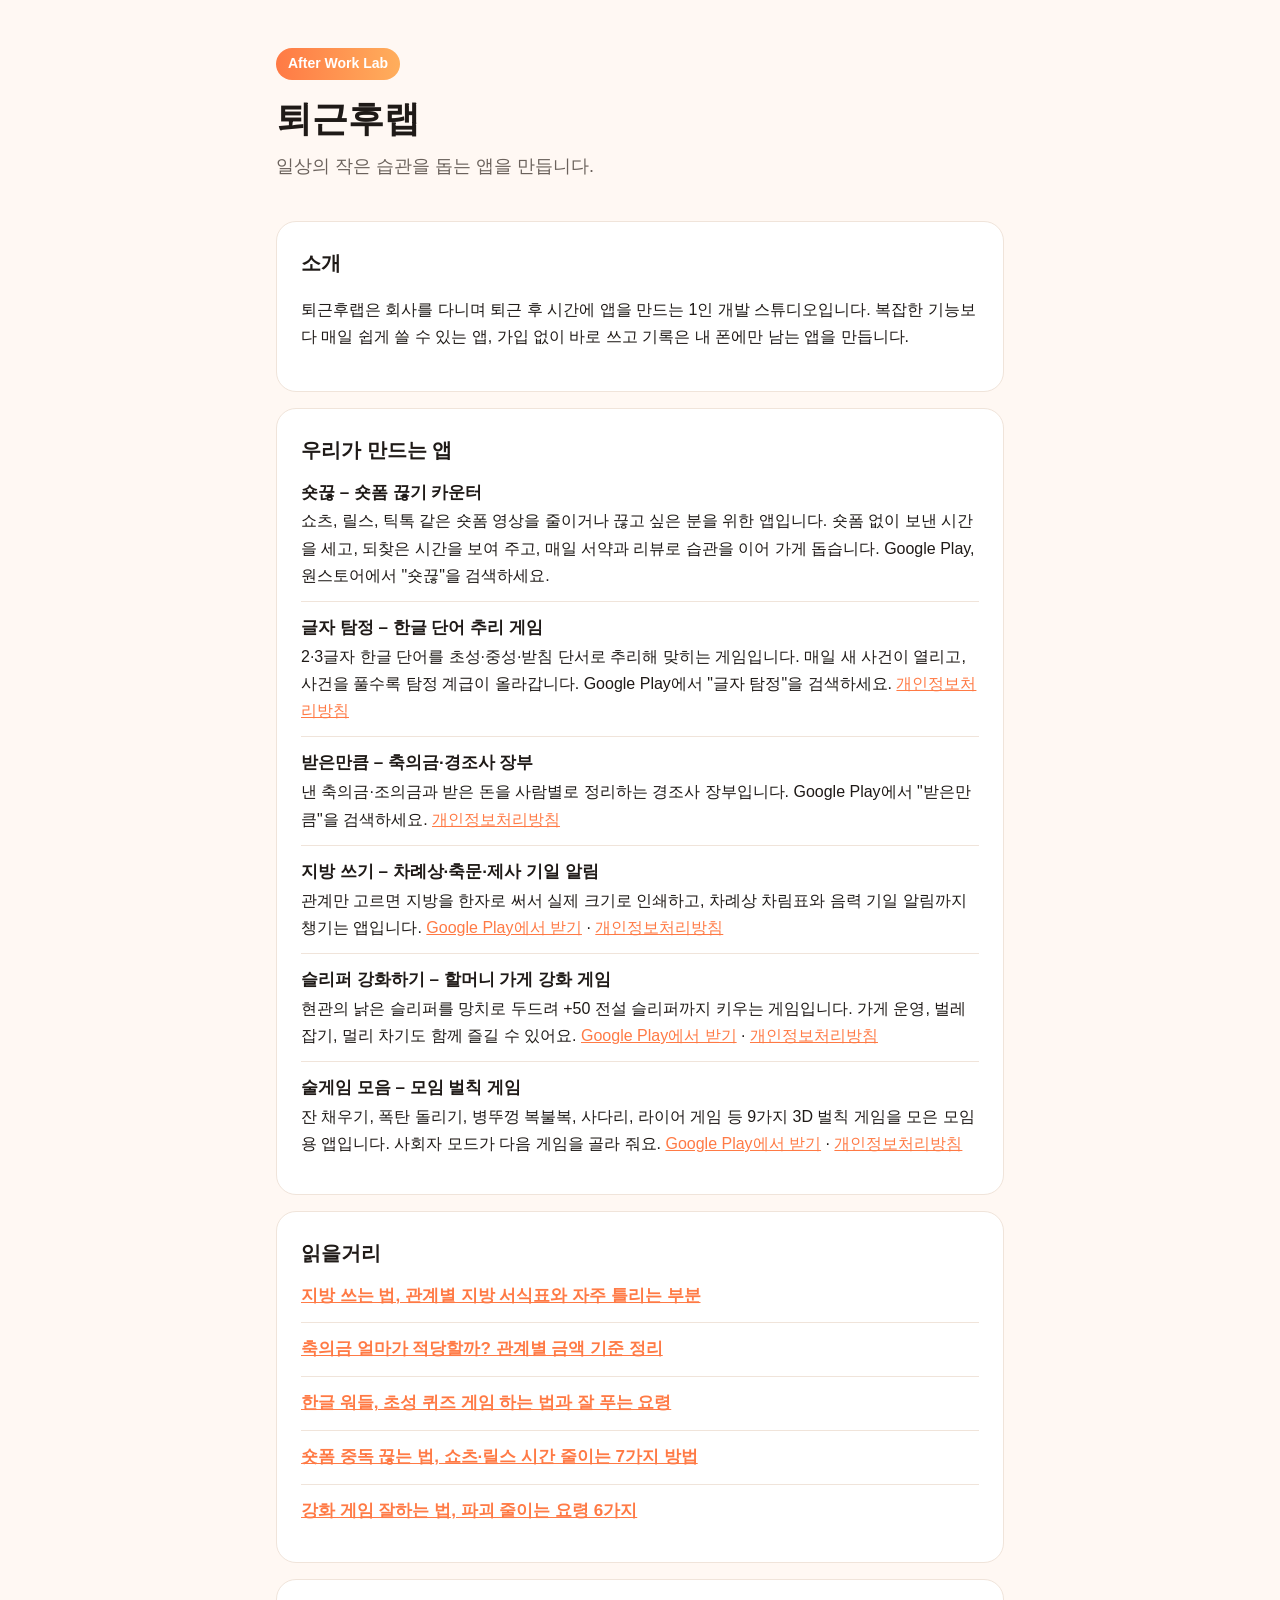
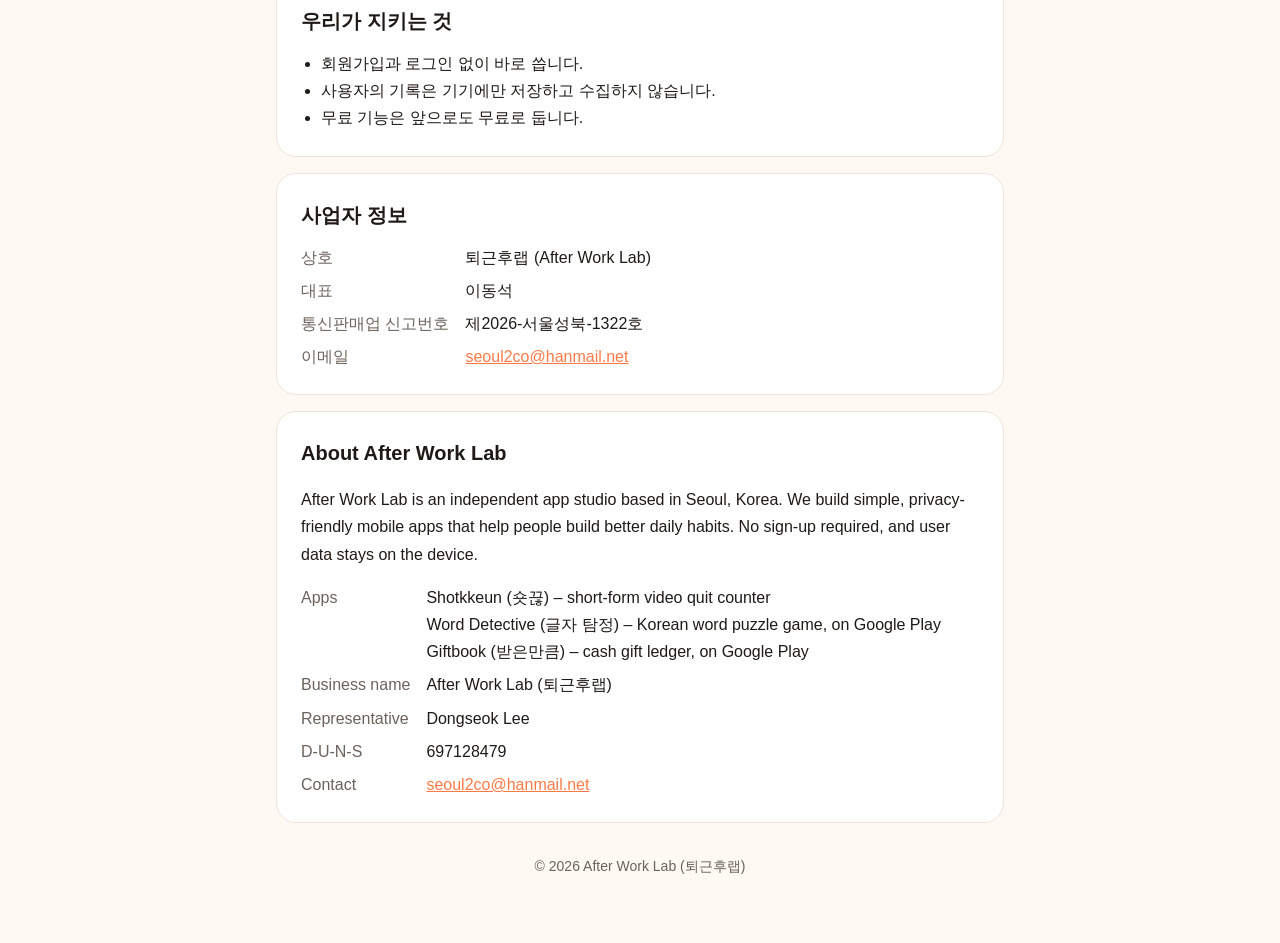
==== commit 94c8fb1d: "Add files via upload" ====
--- a/index.html
+++ b/index.html
@@ -1,159 +1,163 @@
-<!doctype html>
-<html lang="ko">
-<head>
-<meta charset="utf-8">
-<meta name="viewport" content="width=device-width, initial-scale=1">
-<title>퇴근후랩 After Work Lab</title>
-<meta name="description" content="퇴근후랩(After Work Lab)은 일상의 작은 습관을 돕는 앱을 만드는 1인 개발 스튜디오입니다.">
-<style>
-  :root {
-    --bg: #fff8f3;
-    --card: #ffffff;
-    --text: #1f1a17;
-    --muted: #6b625c;
-    --accent: #ff7a45;
-    --accent2: #ffae5c;
-    --line: #f0e4da;
-  }
-  @media (prefers-color-scheme: dark) {
-    :root {
-      --bg: #17130f;
-      --card: #221c17;
-      --text: #f5ede6;
-      --muted: #b3a79d;
-      --line: #3a3029;
-    }
-  }
-  * { box-sizing: border-box; }
-  body {
-    margin: 0;
-    background: var(--bg);
-    color: var(--text);
-    font-family: -apple-system, "Apple SD Gothic Neo", "Malgun Gothic", "Noto Sans KR", sans-serif;
-    line-height: 1.7;
-  }
-  main { max-width: 760px; margin: 0 auto; padding: 48px 16px 64px; }
-  .hero { margin-bottom: 40px; }
-  .badge {
-    display: inline-block;
-    padding: 4px 12px;
-    border-radius: 999px;
-    background: linear-gradient(90deg, var(--accent), var(--accent2));
-    color: #fff;
-    font-size: 14px;
-    font-weight: 700;
-  }
-  h1 { font-size: 36px; line-height: 1.3; margin: 16px 0 8px; }
-  h2 { font-size: 20px; margin: 0 0 12px; }
-  .lead { font-size: 18px; color: var(--muted); margin: 0; }
-  section {
-    background: var(--card);
-    border: 1px solid var(--line);
-    border-radius: 20px;
-    padding: 24px;
-    margin-bottom: 16px;
-  }
-  .app { padding: 12px 0; border-top: 1px solid var(--line); }
-  .app:first-of-type { border-top: 0; padding-top: 0; }
-  .app strong { font-size: 17px; }
-  .soon { color: var(--muted); font-size: 14px; }
-  ul { margin: 0; padding-left: 20px; }
-  dl { display: grid; grid-template-columns: max-content 1fr; gap: 6px 16px; margin: 0; }
-  dt { color: var(--muted); }
-  dd { margin: 0; }
-  a { color: var(--accent); }
-  footer { color: var(--muted); font-size: 14px; text-align: center; margin-top: 32px; }
-  @media (max-width: 480px) {
-    h1 { font-size: 28px; }
-    dl { grid-template-columns: 1fr; gap: 0; }
-    dd { margin-bottom: 10px; }
-  }
-</style>
-</head>
-<body>
-<main>
-  <div class="hero">
-    <span class="badge">After Work Lab</span>
-    <h1>퇴근후랩</h1>
-    <p class="lead">일상의 작은 습관을 돕는 앱을 만듭니다.</p>
-  </div>
-
-  <section>
-    <h2>소개</h2>
-    <p>퇴근후랩은 회사를 다니며 퇴근 후 시간에 앱을 만드는 1인 개발 스튜디오입니다.
-    복잡한 기능보다 매일 쉽게 쓸 수 있는 앱, 가입 없이 바로 쓰고 기록은 내 폰에만 남는 앱을 만듭니다.</p>
-  </section>
-
-  <section>
-    <h2>우리가 만드는 앱</h2>
-    <div class="app">
-      <strong>숏끊 – 숏폼 끊기 카운터</strong><br>
-      쇼츠, 릴스, 틱톡 같은 숏폼 영상을 줄이거나 끊고 싶은 분을 위한 앱입니다.
-      숏폼 없이 보낸 시간을 세고, 되찾은 시간을 보여 주고, 매일 서약과 리뷰로 습관을 이어 가게 돕습니다.
-      Google Play, 원스토어에서 "숏끊"을 검색하세요.
-    </div>
-    <div class="app">
-      <strong>글자 탐정 – 한글 단어 추리 게임</strong><br>
-      2·3글자 한글 단어를 초성·중성·받침 단서로 추리해 맞히는 게임입니다. 매일 새 사건이 열리고, 사건을 풀수록 탐정 계급이 올라갑니다.
-      Google Play에서 "글자 탐정"을 검색하세요. <a href="geuljatamjeong-privacy.html">개인정보처리방침</a>
-    </div>
-    <div class="app">
-      <strong>받은만큼 – 축의금·경조사 장부</strong><br>
-      낸 축의금·조의금과 받은 돈을 사람별로 정리하는 경조사 장부입니다. Google Play에서 "받은만큼"을 검색하세요. <a href="badeunmankeum-privacy.html">개인정보처리방침</a>
-    </div>
-    <div class="app">
-      <strong>지방 쓰기 – 차례상·축문·제사 기일 알림</strong><br>
-      관계만 고르면 지방을 한자로 써서 실제 크기로 인쇄하고, 차례상 차림표와 음력 기일 알림까지 챙기는 앱입니다. <a href="https://play.google.com/store/apps/details?id=com.afterworklab.jesa">Google Play에서 받기</a> · <a href="jibang-privacy.html">개인정보처리방침</a>
-    </div>
-    <div class="app">
-      <strong>슬리퍼 강화하기 – 할머니 가게 강화 게임</strong><br>
-      현관의 낡은 슬리퍼를 망치로 두드려 +50 전설 슬리퍼까지 키우는 게임입니다. 가게 운영, 벌레 잡기, 멀리 차기도 함께 즐길 수 있어요. <a href="https://play.google.com/store/apps/details?id=com.afterworklab.slipper">Google Play에서 받기</a> · <a href="slipper-privacy.html">개인정보처리방침</a>
-    </div>
-  </section>
-
-  <section>
-    <h2>읽을거리</h2>
-    <div class="app"><a href="posts/jibang-guide.html"><strong>지방 쓰는 법, 관계별 지방 서식표와 자주 틀리는 부분</strong></a></div>
-    <div class="app"><a href="posts/chukuigeum-guide.html"><strong>축의금 얼마가 적당할까? 관계별 금액 기준 정리</strong></a></div>
-    <div class="app"><a href="posts/korean-word-game.html"><strong>한글 워들, 초성 퀴즈 게임 하는 법과 잘 푸는 요령</strong></a></div>
-    <div class="app"><a href="posts/quit-shortform.html"><strong>숏폼 중독 끊는 법, 쇼츠·릴스 시간 줄이는 7가지 방법</strong></a></div>
-    <div class="app"><a href="posts/enhance-game-tips.html"><strong>강화 게임 잘하는 법, 파괴 줄이는 요령 6가지</strong></a></div>
-  </section>
-
-  <section>
-    <h2>우리가 지키는 것</h2>
-    <ul>
-      <li>회원가입과 로그인 없이 바로 씁니다.</li>
-      <li>사용자의 기록은 기기에만 저장하고 수집하지 않습니다.</li>
-      <li>무료 기능은 앞으로도 무료로 둡니다.</li>
-    </ul>
-  </section>
-
-  <section>
-    <h2>사업자 정보</h2>
-    <dl>
-      <dt>상호</dt><dd>퇴근후랩 (After Work Lab)</dd>
-      <dt>대표</dt><dd>이동석</dd>
-      <dt>통신판매업 신고번호</dt><dd>제2026-서울성북-1322호</dd>
-      <dt>이메일</dt><dd><a href="mailto:seoul2co@hanmail.net">seoul2co@hanmail.net</a></dd>
-    </dl>
-  </section>
-
-  <section lang="en">
-    <h2>About After Work Lab</h2>
-    <p>After Work Lab is an independent app studio based in Seoul, Korea.
-    We build simple, privacy-friendly mobile apps that help people build better daily habits.
-    No sign-up required, and user data stays on the device.</p>
-    <dl>
-      <dt>Apps</dt><dd>Shotkkeun (숏끊) – short-form video quit counter<br>Word Detective (글자 탐정) – Korean word puzzle game, on Google Play<br>Giftbook (받은만큼) – cash gift ledger, on Google Play</dd>
-      <dt>Business name</dt><dd>After Work Lab (퇴근후랩)</dd>
-      <dt>Representative</dt><dd>Dongseok Lee</dd>
-      <dt>D-U-N-S</dt><dd>697128479</dd>
-      <dt>Contact</dt><dd><a href="mailto:seoul2co@hanmail.net">seoul2co@hanmail.net</a></dd>
-    </dl>
-  </section>
-
-  <footer>© 2026 After Work Lab (퇴근후랩)</footer>
-</main>
-</body>
-</html>
+<!doctype html>
+<html lang="ko">
+<head>
+<meta charset="utf-8">
+<meta name="viewport" content="width=device-width, initial-scale=1">
+<title>퇴근후랩 After Work Lab</title>
+<meta name="description" content="퇴근후랩(After Work Lab)은 일상의 작은 습관을 돕는 앱을 만드는 1인 개발 스튜디오입니다.">
+<style>
+  :root {
+    --bg: #fff8f3;
+    --card: #ffffff;
+    --text: #1f1a17;
+    --muted: #6b625c;
+    --accent: #ff7a45;
+    --accent2: #ffae5c;
+    --line: #f0e4da;
+  }
+  @media (prefers-color-scheme: dark) {
+    :root {
+      --bg: #17130f;
+      --card: #221c17;
+      --text: #f5ede6;
+      --muted: #b3a79d;
+      --line: #3a3029;
+    }
+  }
+  * { box-sizing: border-box; }
+  body {
+    margin: 0;
+    background: var(--bg);
+    color: var(--text);
+    font-family: -apple-system, "Apple SD Gothic Neo", "Malgun Gothic", "Noto Sans KR", sans-serif;
+    line-height: 1.7;
+  }
+  main { max-width: 760px; margin: 0 auto; padding: 48px 16px 64px; }
+  .hero { margin-bottom: 40px; }
+  .badge {
+    display: inline-block;
+    padding: 4px 12px;
+    border-radius: 999px;
+    background: linear-gradient(90deg, var(--accent), var(--accent2));
+    color: #fff;
+    font-size: 14px;
+    font-weight: 700;
+  }
+  h1 { font-size: 36px; line-height: 1.3; margin: 16px 0 8px; }
+  h2 { font-size: 20px; margin: 0 0 12px; }
+  .lead { font-size: 18px; color: var(--muted); margin: 0; }
+  section {
+    background: var(--card);
+    border: 1px solid var(--line);
+    border-radius: 20px;
+    padding: 24px;
+    margin-bottom: 16px;
+  }
+  .app { padding: 12px 0; border-top: 1px solid var(--line); }
+  .app:first-of-type { border-top: 0; padding-top: 0; }
+  .app strong { font-size: 17px; }
+  .soon { color: var(--muted); font-size: 14px; }
+  ul { margin: 0; padding-left: 20px; }
+  dl { display: grid; grid-template-columns: max-content 1fr; gap: 6px 16px; margin: 0; }
+  dt { color: var(--muted); }
+  dd { margin: 0; }
+  a { color: var(--accent); }
+  footer { color: var(--muted); font-size: 14px; text-align: center; margin-top: 32px; }
+  @media (max-width: 480px) {
+    h1 { font-size: 28px; }
+    dl { grid-template-columns: 1fr; gap: 0; }
+    dd { margin-bottom: 10px; }
+  }
+</style>
+</head>
+<body>
+<main>
+  <div class="hero">
+    <span class="badge">After Work Lab</span>
+    <h1>퇴근후랩</h1>
+    <p class="lead">일상의 작은 습관을 돕는 앱을 만듭니다.</p>
+  </div>
+
+  <section>
+    <h2>소개</h2>
+    <p>퇴근후랩은 회사를 다니며 퇴근 후 시간에 앱을 만드는 1인 개발 스튜디오입니다.
+    복잡한 기능보다 매일 쉽게 쓸 수 있는 앱, 가입 없이 바로 쓰고 기록은 내 폰에만 남는 앱을 만듭니다.</p>
+  </section>
+
+  <section>
+    <h2>우리가 만드는 앱</h2>
+    <div class="app">
+      <strong>숏끊 – 숏폼 끊기 카운터</strong><br>
+      쇼츠, 릴스, 틱톡 같은 숏폼 영상을 줄이거나 끊고 싶은 분을 위한 앱입니다.
+      숏폼 없이 보낸 시간을 세고, 되찾은 시간을 보여 주고, 매일 서약과 리뷰로 습관을 이어 가게 돕습니다.
+      Google Play, 원스토어에서 "숏끊"을 검색하세요.
+    </div>
+    <div class="app">
+      <strong>글자 탐정 – 한글 단어 추리 게임</strong><br>
+      2·3글자 한글 단어를 초성·중성·받침 단서로 추리해 맞히는 게임입니다. 매일 새 사건이 열리고, 사건을 풀수록 탐정 계급이 올라갑니다.
+      Google Play에서 "글자 탐정"을 검색하세요. <a href="geuljatamjeong-privacy.html">개인정보처리방침</a>
+    </div>
+    <div class="app">
+      <strong>받은만큼 – 축의금·경조사 장부</strong><br>
+      낸 축의금·조의금과 받은 돈을 사람별로 정리하는 경조사 장부입니다. Google Play에서 "받은만큼"을 검색하세요. <a href="badeunmankeum-privacy.html">개인정보처리방침</a>
+    </div>
+    <div class="app">
+      <strong>지방 쓰기 – 차례상·축문·제사 기일 알림</strong><br>
+      관계만 고르면 지방을 한자로 써서 실제 크기로 인쇄하고, 차례상 차림표와 음력 기일 알림까지 챙기는 앱입니다. <a href="https://play.google.com/store/apps/details?id=com.afterworklab.jesa">Google Play에서 받기</a> · <a href="jibang-privacy.html">개인정보처리방침</a>
+    </div>
+    <div class="app">
+      <strong>슬리퍼 강화하기 – 할머니 가게 강화 게임</strong><br>
+      현관의 낡은 슬리퍼를 망치로 두드려 +50 전설 슬리퍼까지 키우는 게임입니다. 가게 운영, 벌레 잡기, 멀리 차기도 함께 즐길 수 있어요. <a href="https://play.google.com/store/apps/details?id=com.afterworklab.slipper">Google Play에서 받기</a> · <a href="slipper-privacy.html">개인정보처리방침</a>
+    </div>
+    <div class="app">
+      <strong>술게임 모음 – 모임 벌칙 게임</strong><br>
+      잔 채우기, 폭탄 돌리기, 병뚜껑 복불복, 사다리, 라이어 게임 등 9가지 3D 벌칙 게임을 모은 모임용 앱입니다. 사회자 모드가 다음 게임을 골라 줘요. <a href="https://play.google.com/store/apps/details?id=com.afterworklab.sulgame">Google Play에서 받기</a> · <a href="sulgame-privacy.html">개인정보처리방침</a>
+    </div>
+  </section>
+
+  <section>
+    <h2>읽을거리</h2>
+    <div class="app"><a href="posts/jibang-guide.html"><strong>지방 쓰는 법, 관계별 지방 서식표와 자주 틀리는 부분</strong></a></div>
+    <div class="app"><a href="posts/chukuigeum-guide.html"><strong>축의금 얼마가 적당할까? 관계별 금액 기준 정리</strong></a></div>
+    <div class="app"><a href="posts/korean-word-game.html"><strong>한글 워들, 초성 퀴즈 게임 하는 법과 잘 푸는 요령</strong></a></div>
+    <div class="app"><a href="posts/quit-shortform.html"><strong>숏폼 중독 끊는 법, 쇼츠·릴스 시간 줄이는 7가지 방법</strong></a></div>
+    <div class="app"><a href="posts/enhance-game-tips.html"><strong>강화 게임 잘하는 법, 파괴 줄이는 요령 6가지</strong></a></div>
+  </section>
+
+  <section>
+    <h2>우리가 지키는 것</h2>
+    <ul>
+      <li>회원가입과 로그인 없이 바로 씁니다.</li>
+      <li>사용자의 기록은 기기에만 저장하고 수집하지 않습니다.</li>
+      <li>무료 기능은 앞으로도 무료로 둡니다.</li>
+    </ul>
+  </section>
+
+  <section>
+    <h2>사업자 정보</h2>
+    <dl>
+      <dt>상호</dt><dd>퇴근후랩 (After Work Lab)</dd>
+      <dt>대표</dt><dd>이동석</dd>
+      <dt>통신판매업 신고번호</dt><dd>제2026-서울성북-1322호</dd>
+      <dt>이메일</dt><dd><a href="mailto:seoul2co@hanmail.net">seoul2co@hanmail.net</a></dd>
+    </dl>
+  </section>
+
+  <section lang="en">
+    <h2>About After Work Lab</h2>
+    <p>After Work Lab is an independent app studio based in Seoul, Korea.
+    We build simple, privacy-friendly mobile apps that help people build better daily habits.
+    No sign-up required, and user data stays on the device.</p>
+    <dl>
+      <dt>Apps</dt><dd>Shotkkeun (숏끊) – short-form video quit counter<br>Word Detective (글자 탐정) – Korean word puzzle game, on Google Play<br>Giftbook (받은만큼) – cash gift ledger, on Google Play</dd>
+      <dt>Business name</dt><dd>After Work Lab (퇴근후랩)</dd>
+      <dt>Representative</dt><dd>Dongseok Lee</dd>
+      <dt>D-U-N-S</dt><dd>697128479</dd>
+      <dt>Contact</dt><dd><a href="mailto:seoul2co@hanmail.net">seoul2co@hanmail.net</a></dd>
+    </dl>
+  </section>
+
+  <footer>© 2026 After Work Lab (퇴근후랩)</footer>
+</main>
+</body>
+</html>
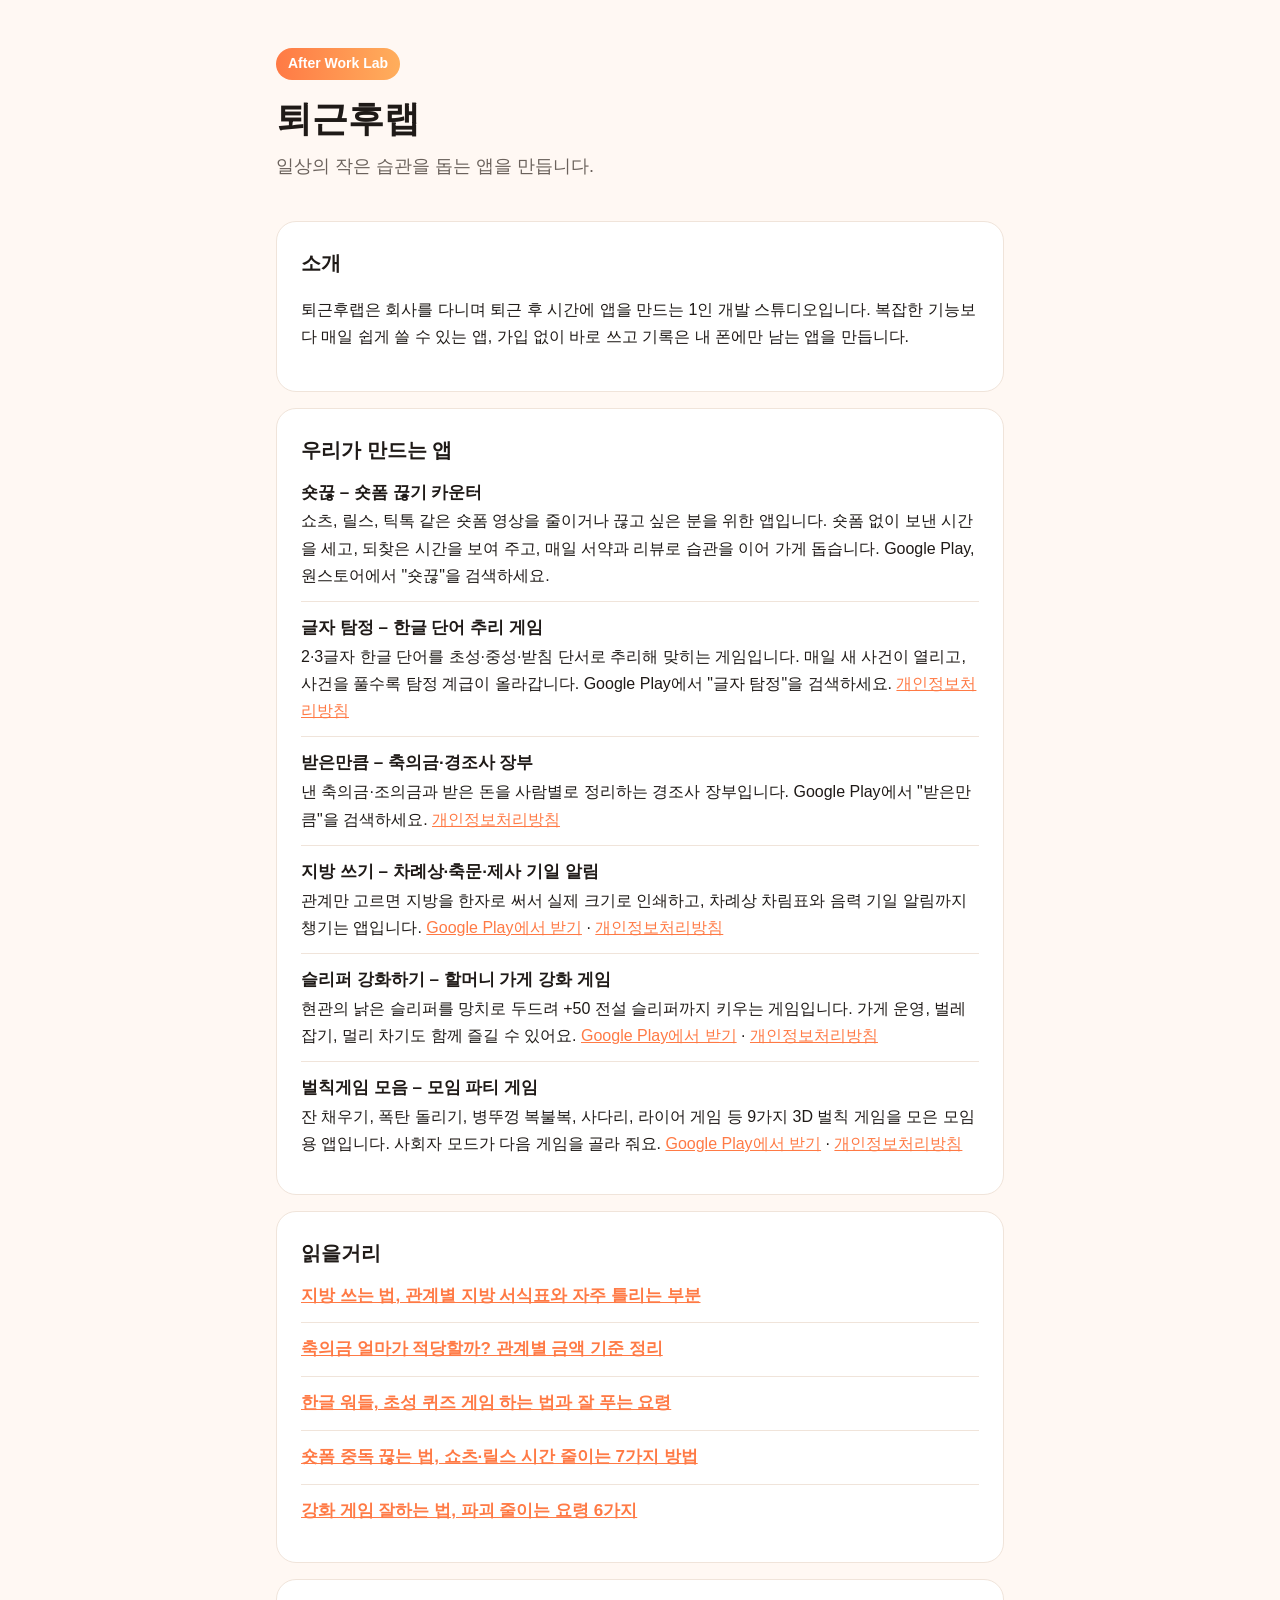
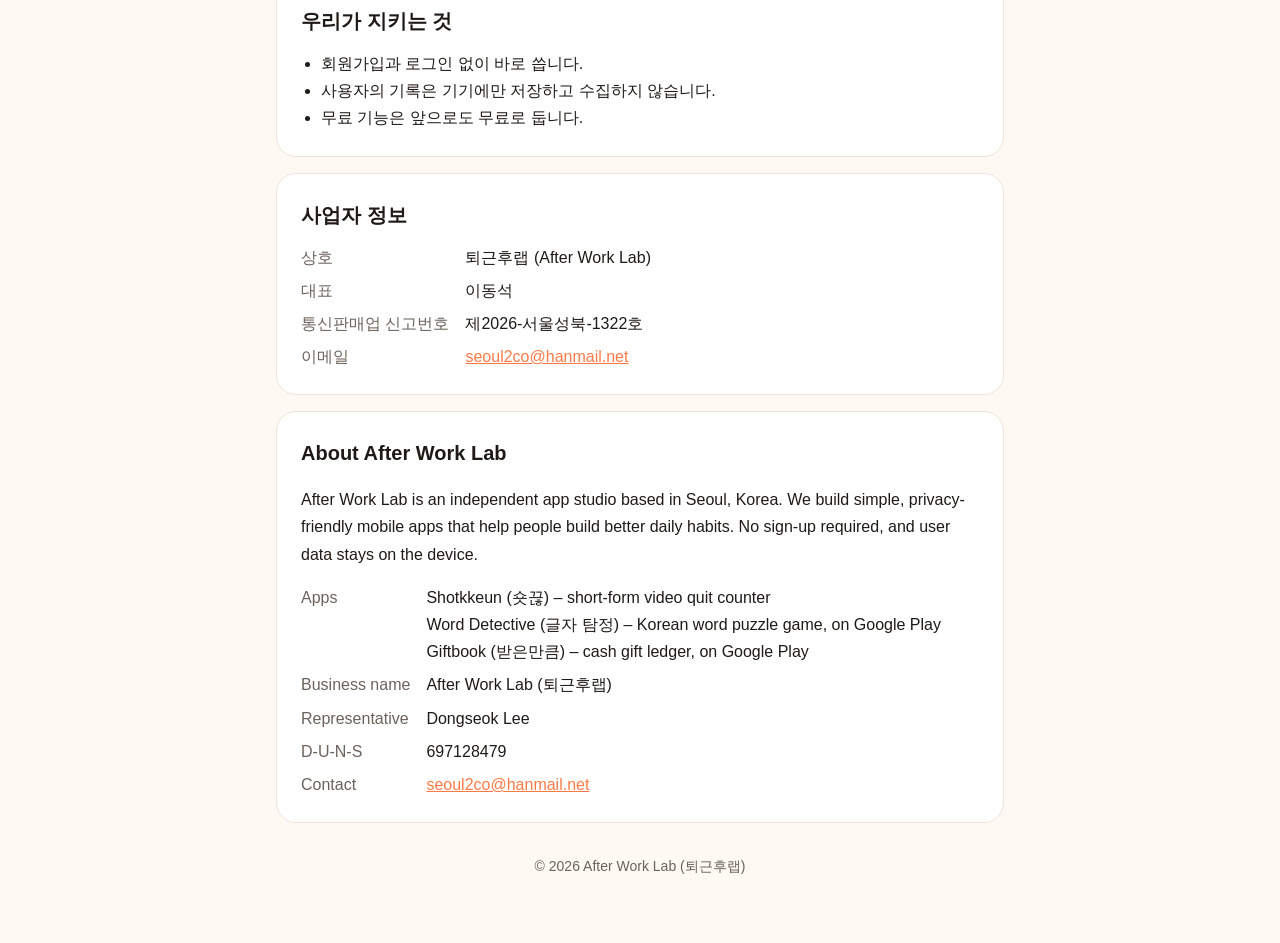
==== commit 90d06a3c: "Add files via upload" ====
--- a/index.html
+++ b/index.html
@@ -110,7 +110,7 @@
       현관의 낡은 슬리퍼를 망치로 두드려 +50 전설 슬리퍼까지 키우는 게임입니다. 가게 운영, 벌레 잡기, 멀리 차기도 함께 즐길 수 있어요. <a href="https://play.google.com/store/apps/details?id=com.afterworklab.slipper">Google Play에서 받기</a> · <a href="slipper-privacy.html">개인정보처리방침</a>
     </div>
     <div class="app">
-      <strong>술게임 모음 – 모임 벌칙 게임</strong><br>
+      <strong>벌칙게임 모음 – 모임 파티 게임</strong><br>
       잔 채우기, 폭탄 돌리기, 병뚜껑 복불복, 사다리, 라이어 게임 등 9가지 3D 벌칙 게임을 모은 모임용 앱입니다. 사회자 모드가 다음 게임을 골라 줘요. <a href="https://play.google.com/store/apps/details?id=com.afterworklab.sulgame">Google Play에서 받기</a> · <a href="sulgame-privacy.html">개인정보처리방침</a>
     </div>
   </section>
